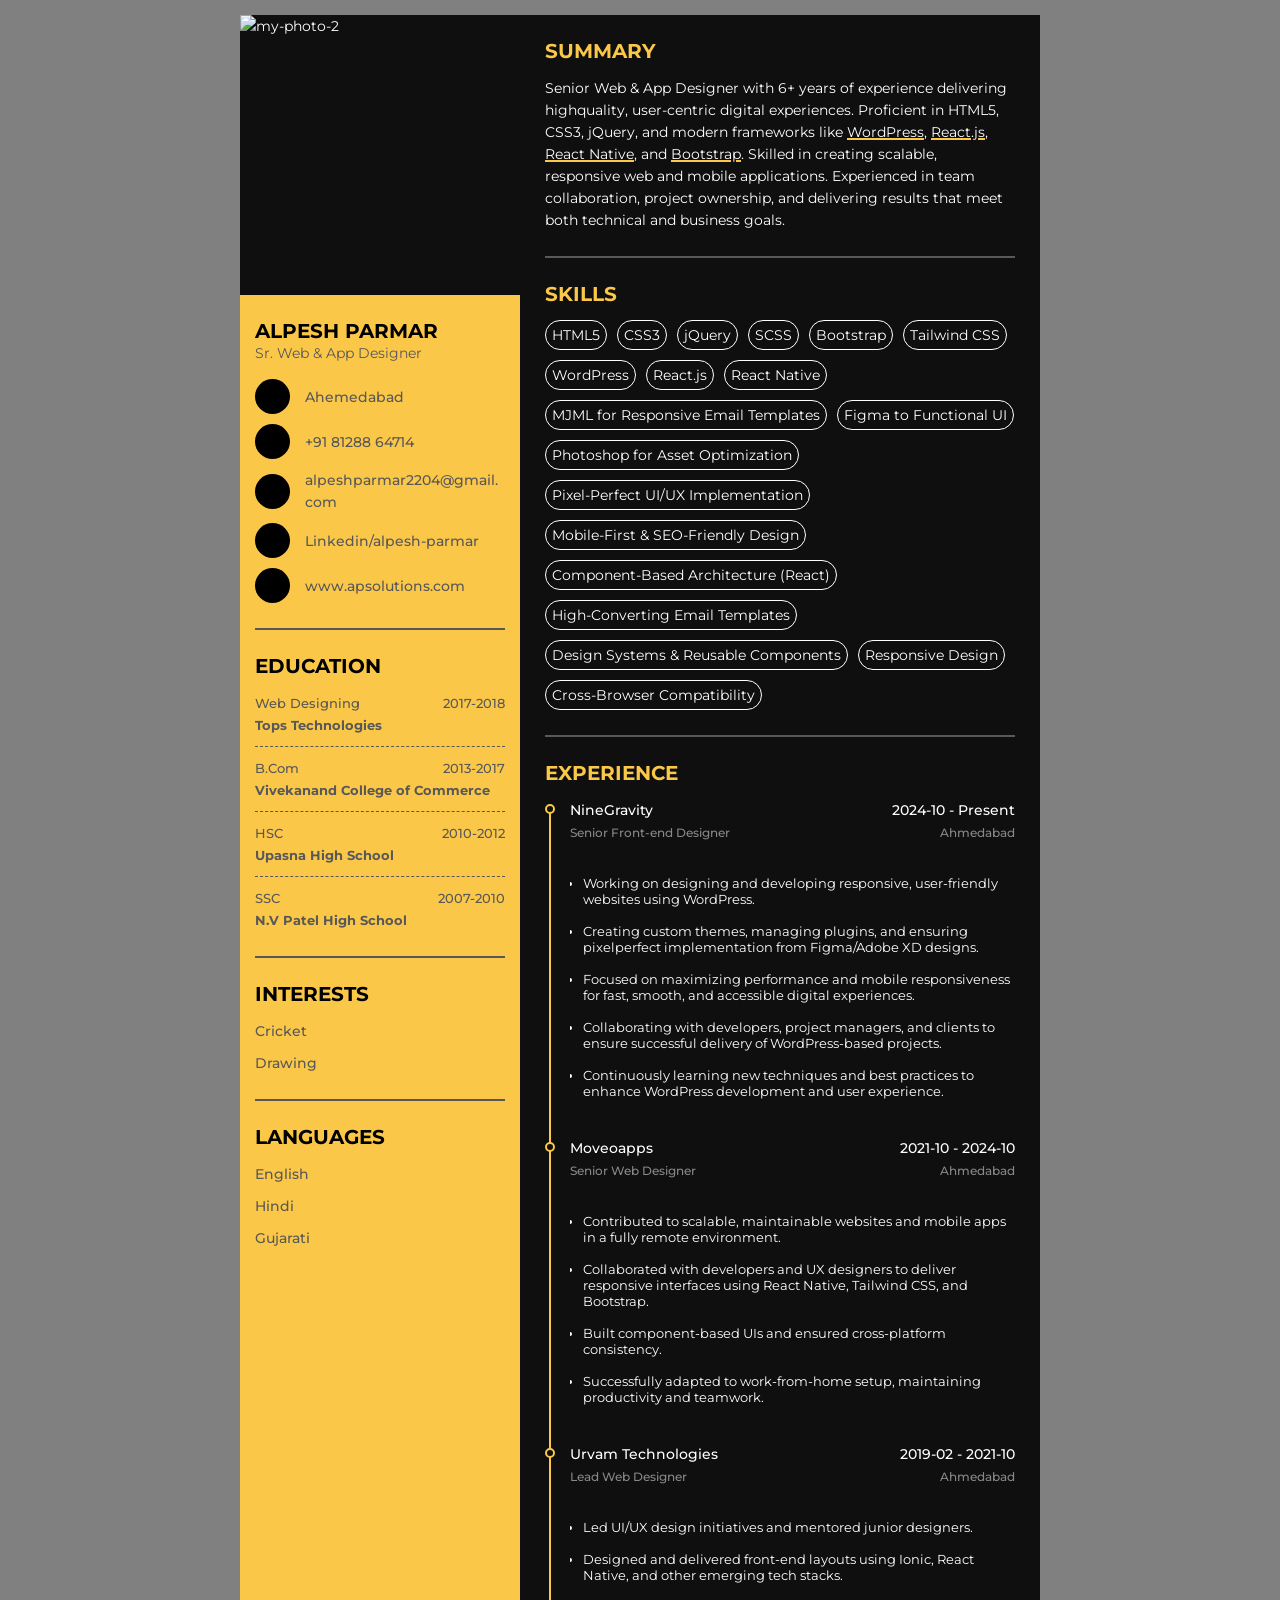
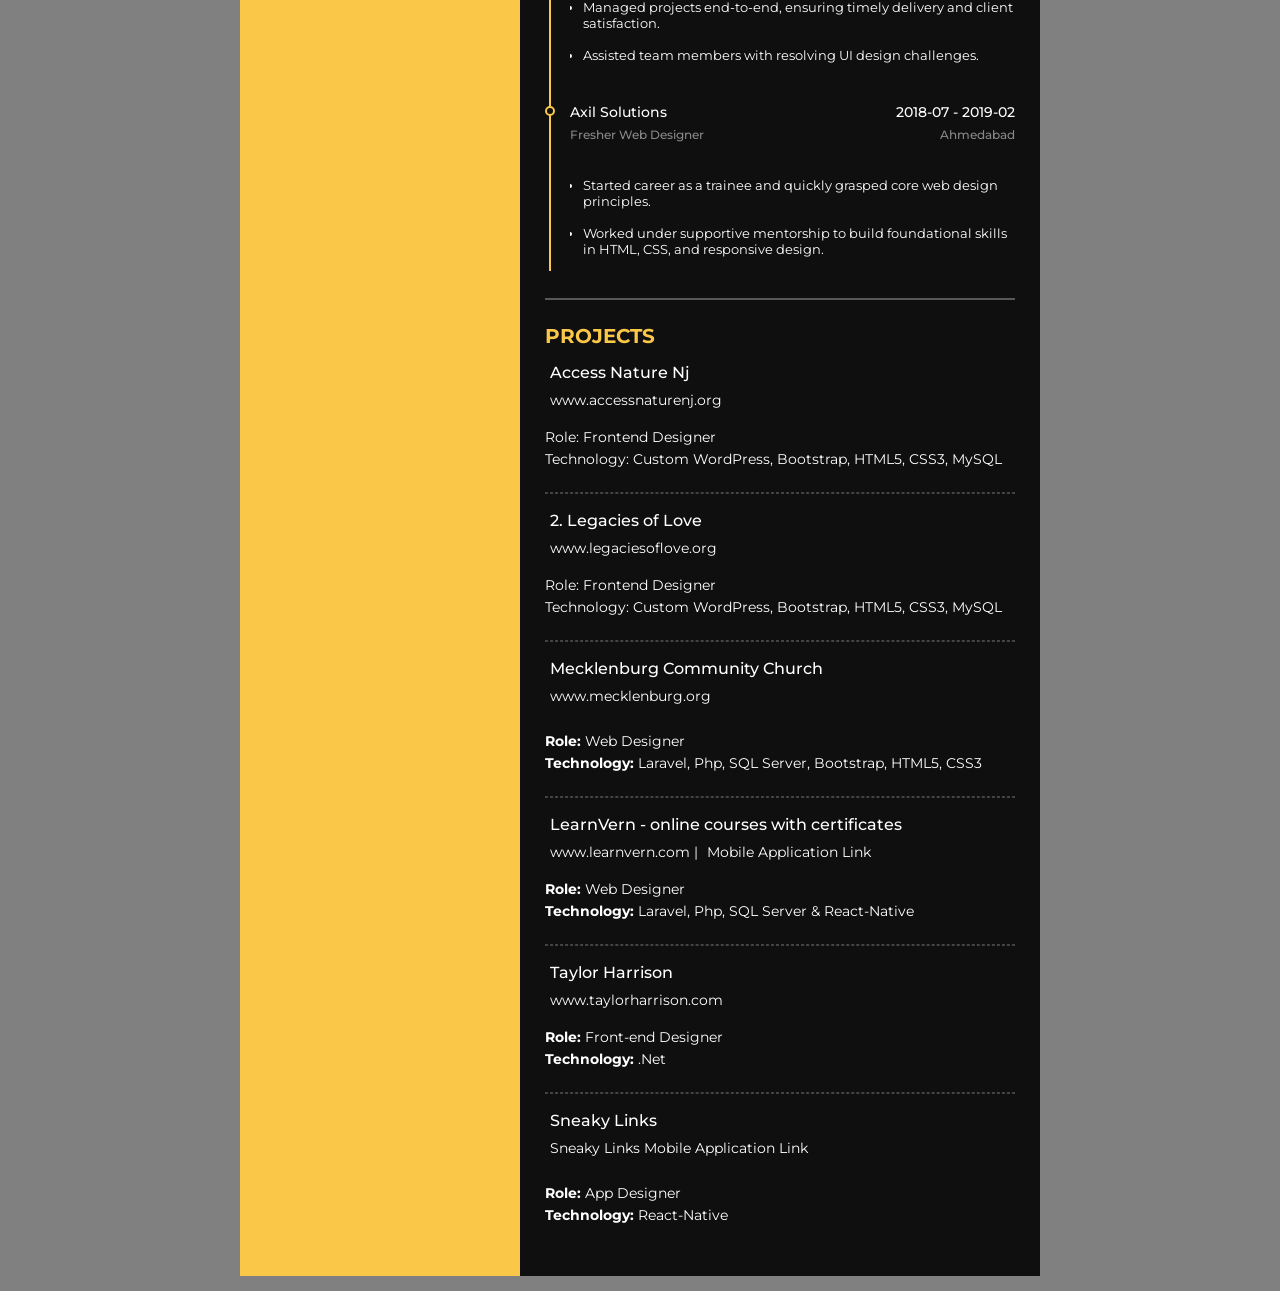
==== index.html @ 6257ba15 "08-2025 resume created" ====
<!DOCTYPE html>
<html lang="en">

<head>
    <meta charset="UTF-8">
    <title>Alpesh Parmar Resume</title>
    <meta name="description" content="Resume of Alpesh Parmar">
    <meta name="keywords" content="HTML, CSS, jQuery">
    <meta name="author" content="Alpesh Parmar">
    <meta name="theme-color" media="(prefers-color-scheme: light)" content="#FAC748" />
    <meta name="theme-color" media="(prefers-color-scheme: dark)" content="#FAC748" />
    <meta name="viewport" content="width=device-width, initial-scale=1.0">
    <!-- <link rel="icon" href="https://i.ibb.co/n7kT1Cc/favicon.png"> -->
    <link rel="icon" href="https://i.ibb.co/QNDmGnV/favicon.png">
    <link rel="stylesheet" href="css/style.css">
    <link rel="stylesheet" href="css/style.css" media="print">
</head>

<body>
    <header>
        <a href="my-resume.html" class="logo-txt">
            Alpesh Parmar <span>Sr. Web & App Designer</span>
        </a>
        <button class="menu-btn menu">
            <i class="fas fa-bars-staggered"></i>
        </button>
    </header>
    <div class="sidebar-overlay menu"></div>
    <div class="resume">
        <div class="resume_left">
            <div class="resume_profile">
                <!-- <i class="far fa-user icon"></i> -->
                <!-- <img src="https://i.ibb.co/n7kT1Cc/favicon.png" alt="profile_pic"> -->
                <!-- <img src="https://i.ibb.co/hcgcCgj/my-photo.png" alt="my-photo" border="0"> -->
                <img src="https://i.ibb.co/yB3cWDN/my-photo-2.png" alt="my-photo-2" border="0">
            </div>
            <div class="resume_content">
                <div class="resume_item resume_info">
                    <div class="title">
                        <p class="bold">Alpesh Parmar</p>
                        <p class="regular">Sr. Web & App Designer</p>
                    </div>
                    <ul>
                        <li>
                            <div class="icon">
                                <i class="fas fa-location-dot"></i>
                            </div>
                            <div class="data">Ahemedabad</div>
                        </li>
                        <li>
                            <div class="icon">
                                <i class="fas fa-mobile-alt"></i>
                            </div>
                            <div class="data"><a href="tel:+918128864714">+91 81288 64714</a></div>
                        </li>
                        <li>
                            <div class="icon">
                                <i class="fas fa-envelope"></i>
                            </div>
                            <div class="data">
                                <a href="mailto:alpeshparmar2204@gmail.com">alpeshparmar2204@gmail.com</a>
                            </div>
                        </li>
                        <li>
                            <div class="icon">
                                <i class="fab fa-linkedin-in"></i>
                            </div>
                            <div class="data">
                                <a href="https://www.linkedin.com/in/alpesh-parmar-3571a7160"
                                    target="_blank">Linkedin/alpesh-parmar</a>
                            </div>
                        </li>
                        <li>
                            <div class="icon">
                                <i class="fas fa-globe"></i>
                            </div>
                            <div class="data">
                                <a href="https://apsolutions.w3spaces.com" target="_blank">www.apsolutions.com</a>
                            </div>
                        </li>
                    </ul>
                </div>
                <div class="resume_item education_info">
                    <div class="title">
                        <p class="bold">Education</p>
                    </div>
                    <ul>
                        <li>
                            <div class="d-flex align-center">
                                <div class="data">Web Designing</div>
                                <div class="data ms-auto">2017-2018</div>
                            </div>
                            <div class="data"><b>Tops Technologies</b></div>
                        </li>
                        <li>
                            <div class="d-flex align-center">
                                <div class="data">B.Com</div>
                                <div class="data ms-auto">2013-2017</div>
                            </div>
                            <div class="data"><b>Vivekanand College of Commerce</b></div>
                        </li>
                        <li>
                            <div class="d-flex align-center">
                                <div class="data">HSC</div>
                                <div class="data ms-auto">2010-2012</div>
                            </div>
                            <div class="data"><b>Upasna High School</b></div>
                        </li>
                        <li>
                            <div class="d-flex align-center">
                                <div class="data">SSC</div>
                                <div class="data ms-auto">2007-2010</div>
                            </div>
                            <div class="data"><b>N.V Patel High School</b></div>
                        </li>
                    </ul>
                </div>
                <div class="resume_item resume_info">
                    <div class="title">
                        <p class="bold">Interests</p>
                    </div>
                    <ul>
                        <li>
                            <div class="data">Cricket</div>
                        </li>
                        <li>
                            <div class="data">Drawing</div>
                        </li>
                        <!--<li>
                            <div class="data">Know new things</div>
                        </li>-->
                    </ul>
                </div>
                <div class="resume_item resume_info">
                    <div class="title">
                        <p class="bold">Languages</p>
                    </div>
                    <ul>
                        <li>
                            <div class="data">English</div>
                        </li>
                        <li>
                            <div class="data">Hindi</div>
                        </li>
                        <li>
                            <div class="data">Gujarati</div>
                        </li>
                    </ul>
                </div>
                <!-- <div class="resume_item resume_skills" style="display: none;">
                    <div class="title">
                        <p class="bold">skill's</p>
                    </div>
                    <ul>
                        <li>
                            <div class="skill_name">
                                HTML
                            </div>
                            <div class="skill_progress">
                                <span style="width: 80%;"></span>
                            </div>
                            <div class="skill_per">80%</div>
                        </li>
                        <li>
                            <div class="skill_name">
                                CSS
                            </div>
                            <div class="skill_progress">
                                <span style="width: 70%;"></span>
                            </div>
                            <div class="skill_per">70%</div>
                        </li>
                        <li>
                            <div class="skill_name">
                                SASS
                            </div>
                            <div class="skill_progress">
                                <span style="width: 90%;"></span>
                            </div>
                            <div class="skill_per">90%</div>
                        </li>
                        <li>
                            <div class="skill_name">
                                JS
                            </div>
                            <div class="skill_progress">
                                <span style="width: 60%;"></span>
                            </div>
                            <div class="skill_per">60%</div>
                        </li>
                        <li>
                            <div class="skill_name">
                                JQUERY
                            </div>
                            <div class="skill_progress">
                                <span style="width: 88%;"></span>
                            </div>
                            <div class="skill_per">88%</div>
                        </li>
                    </ul>
                </div> -->
                <!-- <div class="resume_item resume_social" style="display: none;">
                    <div class="title">
                        <p class="bold">Social</p>
                    </div>
                    <ul>
                        <li>
                            <div class="icon">
                                <i class="fab fa-facebook-square"></i>
                            </div>
                            <div class="data">
                                <p class="semi-bold">Facebook</p>
                                <p>Stephen@facebook</p>
                            </div>
                        </li>
                        <li>
                            <div class="icon">
                                <i class="fab fa-twitter-square"></i>
                            </div>
                            <div class="data">
                                <p class="semi-bold">Twitter</p>
                                <p>Stephen@twitter</p>
                            </div>
                        </li>
                        <li>
                            <div class="icon">
                                <i class="fab fa-youtube"></i>
                            </div>
                            <div class="data">
                                <p class="semi-bold">Youtube</p>
                                <p>Stephen@youtube</p>
                            </div>
                        </li>
                        <li>
                            <div class="icon">
                                <i class="fab fa-linkedin"></i>
                            </div>
                            <div class="data">
                                <p class="semi-bold">Linkedin</p>
                                <p>Stephen@linkedin</p>
                            </div>
                        </li>
                    </ul>
                </div> -->
            </div>
        </div>
        <div class="resume_right">
            <div class="resume_item resume_about" style="padding-top: 0;">
                <div class="title">
                    <p class="bold">Summary</p>
                </div>
                <p>
                    Senior Web & App Designer with 6+ years of experience delivering highquality, user-centric digital
                    experiences. Proficient in HTML5, CSS3, jQuery, and modern frameworks like <u>WordPress</u>,
                    <u>React.js</u>,
                    <u>React Native</u>, and <u>Bootstrap</u>. Skilled in creating scalable, responsive web and mobile
                    applications. Experienced in team collaboration, project ownership, and
                    delivering results that meet both technical and business goals.
                </p>
            </div>
            <div class="resume_item resume_about">
                <div class="title">
                    <p class="bold">Skills</p>
                </div>
                <p class="skills-list">
                    <span>HTML5</span>
                    <span>CSS3</span>
                    <span>jQuery</span>
                    <span>SCSS</span>
                    <span>Bootstrap</span>
                    <span>Tailwind CSS</span>
                    <span>WordPress</span>
                    <span>React.js</span>
                    <span>React Native</span>
                    <span>MJML for Responsive Email Templates</span>
                    <span>Figma to Functional UI</span>
                    <span>Photoshop for Asset Optimization</span>
                    <span>Pixel-Perfect UI/UX Implementation</span>
                    <span>Mobile-First & SEO-Friendly Design</span>
                    <span>Component-Based Architecture (React)</span>
                    <span>High-Converting Email Templates</span>
                    <span>Design Systems & Reusable Components</span>
                    <span>Responsive Design</span>
                    <span>Cross-Browser Compatibility</span>
                </p>
            </div>
            <div class="resume_item resume_work">
                <div class="title">
                    <p class="bold">Experience</p>
                </div>
                <ul>
                    <li>
                        <div class="d-flex justify-between">
                            <div class="date">NineGravity<br><small>Senior Front-end Designer</small></div>
                            <div class="date text-right">2024-10 - Present<br> <small>Ahmedabad</small></div>
                        </div>
                        <div class="info">
                            <!-- <p class="semi-bold">Lorem ipsum dolor sit amet.</p> -->
                            <ul>
                                <li>Working on designing and developing responsive, user-friendly
                                    websites using WordPress.</li>
                                <li>Creating custom themes, managing plugins, and ensuring pixelperfect implementation
                                    from Figma/Adobe XD designs.</li>
                                <li>Focused on maximizing performance and mobile responsiveness for
                                    fast, smooth, and accessible digital experiences.</li>
                                <li>Collaborating with developers, project managers, and clients to ensure
                                    successful delivery of WordPress-based projects.</li>
                                <li>Continuously learning new techniques and best practices to enhance
                                    WordPress development and user experience.</li>
                            </ul>
                        </div>
                    </li>
                    <li>
                        <div class="d-flex justify-between">
                            <div class="date">Moveoapps<br><small>Senior Web Designer</small></div>
                            <div class="date text-right">2021-10 - 2024-10<br> <small>Ahmedabad</small></div>
                        </div>
                        <div class="info">
                            <ul>
                                <li>Contributed to scalable, maintainable websites and mobile apps in a fully remote
                                    environment.</li>
                                <li>Collaborated with developers and UX designers to deliver responsive interfaces using
                                    React Native, Tailwind CSS, and Bootstrap.</li>
                                <li>Built component-based UIs and ensured cross-platform consistency.</li>
                                <li>Successfully adapted to work-from-home setup, maintaining productivity and teamwork.
                                </li>
                            </ul>
                        </div>
                    </li>
                    <li>
                        <div class="d-flex justify-between">
                            <div class="date">Urvam Technologies<br><small>Lead Web Designer</small></div>
                            <div class="date text-right">2019-02 - 2021-10<br> <small>Ahmedabad</small></div>
                        </div>
                        <div class="info">
                            <ul>
                                <li>Led UI/UX design initiatives and mentored junior designers.</li>
                                <li>Designed and delivered front-end layouts using Ionic, React Native, and other
                                    emerging tech stacks.</li>
                                <li>Managed projects end-to-end, ensuring timely delivery and client satisfaction.</li>
                                <li>Assisted team members with resolving UI design challenges.</li>
                            </ul>
                        </div>
                    </li>
                    <li>
                        <div class="d-flex justify-between">
                            <div class="date">Axil Solutions<br><small>Fresher Web Designer</small></div>
                            <div class="date text-right">2018-07 - 2019-02<br> <small>Ahmedabad</small></div>
                        </div>
                        <div class="info">
                            <ul>
                                <li>Started career as a trainee and quickly grasped core web design principles.</li>
                                <li>Worked under supportive mentorship to build foundational skills in HTML, CSS, and
                                    responsive design.</li>
                            </ul>
                        </div>
                    </li>
                </ul>
            </div>
            <div class="resume_item resume_education" style="display:none;">
                <div class="title">
                    <p class="bold">Education</p>
                </div>
                <ul>
                    <li>
                        <div class="d-flex justify-between">
                            <div class="date">Web Design</div>
                            <div class="date text-right">2017-09 - 2018-02</div>
                        </div>
                        <div class="info">
                            <p class="semi-bold">Tops Technologies</p>
                            <p>Ahmedabad</p>
                        </div>
                    </li>
                    <li>
                        <div class="d-flex justify-between">
                            <div class="date">Bachelor of Commerce</div>
                            <div class="date text-right">2013-08 - 2017-08</div>
                        </div>
                        <div class="info">
                            <p class="semi-bold">Vivekanand College of Commerce</p>
                            <p>Ahmedabad</p>
                        </div>
                    </li>
                    <li>
                        <div class="d-flex justify-between">
                            <div class="date">HSC</div>
                            <div class="date text-right">2010-08 - 2012-08</div>
                        </div>
                        <div class="info">
                            <p class="semi-bold">Upasna High School</p>
                            <p>Ahmedabad</p>
                        </div>
                    </li>
                    <li>
                        <div class="d-flex justify-between">
                            <div class="date">SSC</div>
                            <div class="date text-right">2007-06 - 2010-08</div>
                        </div>
                        <div class="info">
                            <p class="semi-bold">N.V Patel High School</p>
                            <p>Ahmedabad</p>
                        </div>
                    </li>
                    <!-- <li>
                        <div class="date">2000 - 2010</div>
                        <div class="info">
                            <p class="semi-bold">Texas International School</p>
                            <p>Lorem ipsum dolor sit amet consectetur adipisicing elit. Nostrum, voluptatibus!</p>
                        </div>
                    </li> -->
                </ul>
            </div>
            <div class="resume_item resume_projects">
                <div class="title">
                    <p class="bold">Projects</p>
                </div>
                <ul>
                    <li>
                        <div class="info">
                            <p class="semi-bold"><i class="fas fa-globe"></i> Access Nature Nj</p>
                            <a class="link" href="https://www.accessnaturenj.org/" target="_blank"><i
                                    class="fas fa-link"></i>
                                www.accessnaturenj.org</a>
                            <p>
                                Role: Frontend Designer <br>
                                Technology: Custom WordPress, Bootstrap, HTML5, CSS3, MySQL
                            </p>
                        </div>
                    </li>
                    <li>
                        <hr class="dotted">
                    </li>
                    <li>
                        <div class="info">
                            <p class="semi-bold"><i class="fas fa-globe"></i> 2. Legacies of Love</p>
                            <a class="link" href="https://legaciesoflove.org/" target="_blank"><i
                                    class="fas fa-link"></i>
                                www.legaciesoflove.org</a>
                            <p>
                                Role: Frontend Designer <br>
                                Technology: Custom WordPress, Bootstrap, HTML5, CSS3, MySQL
                            </p>
                        </div>
                    </li>
                    <li>
                        <hr class="dotted">
                    </li>
                    <li>
                        <div class="info">
                            <p class="semi-bold"><i class="fas fa-globe"></i> Mecklenburg Community Church</p>
                            <a class="link" href="https://www.mecklenburg.org/"><i class="fas fa-link"></i>
                                www.mecklenburg.org</a>
                            <p class="mt-2">
                                <b>Role:</b> Web Designer<br>
                                <b>Technology:</b> Laravel, Php, SQL Server, Bootstrap, HTML5, CSS3
                            </p>
                        </div>
                    </li>
                    <li>
                        <hr class="dotted">
                    </li>
                    <li>
                        <div class="info">
                            <p class="semi-bold"><i class="fas fa-globe"></i> LearnVern - online courses with
                                certificates</p>
                            <a class="link" href="https://www.learnvern.com/"><i class="fas fa-link"></i>
                                www.learnvern.com</a> |
                            <a class="link"
                                href="https://play.google.com/store/apps/details?id=com.tops.learnvern&hl=en_IN">
                                <i class="fas fa-link"></i>
                                Mobile Application Link</a>
                            <p>
                                <b>Role:</b> Web Designer<br>
                                <b>Technology:</b> Laravel, Php, SQL Server & React-Native
                            </p>
                        </div>
                    </li>
                    <li>
                        <hr class="dotted">
                    </li>
                    <li>
                        <div class="info">
                            <p class="semi-bold"><i class="fas fa-globe"></i> Taylor Harrison</p>
                            <a class="link" href="https://www.taylorharrison.com/" target="_blank"><i
                                    class="fas fa-link"></i>
                                www.taylorharrison.com</a>
                            <p>
                                <b>Role:</b> Front-end Designer<br>
                                <b>Technology:</b> .Net
                            </p>
                        </div>
                    </li>
                    <li>
                        <hr class="dotted">
                    </li>
                    <li>
                        <div class="info">
                            <p class="semi-bold"><i class="fas fa-mobile-screen-button"></i> Sneaky Links</p>
                            <a class="link" href="https://www.sneakylinks.com/" target="_blank">
                                <i class="fas fa-link"></i>
                                Sneaky Links Mobile Application Link</a>
                            <p class="mt-2">
                                <b>Role:</b> App Designer<br>
                                <b>Technology:</b> React-Native
                            </p>
                        </div>
                    </li>
                </ul>
            </div>
        </div>
    </div>
    <!-- Require JS -->
    <script src="js/jquery-3.7.1.min.js"></script>
    <script src="js/fontawesome-6.5.1.min.js"></script>
    <script>
        $('.menu').on('click', function () {
            $('.resume_left').toggleClass('active');
            $('.sidebar-overlay').toggleClass('active');
            $('body').toggleClass('fiexd');
            $('.fa-bars-staggered').toggleClass('fa-x');
        });
    </script>
</body>

</html>
---- css/style.css ----
@import url("https://fonts.googleapis.com/css?family=Montserrat:400,500,700&display=swap");

:root {
    /* --theme-color: #0bb5f4; */
    /* --theme-color2: #b1eaff; */
    --theme-color: #FAC748;
    --theme-color2: #585858;
}

@page {
    size: A4;
    margin: 0;
}

@media print {
    .page {
        margin: 0;
        height: 100vh;
        border: initial;
        border-radius: initial;
        width: initial;
        min-height: initial;
        box-shadow: initial;
        background: initial;
        page-break-after: always;
    }
}

* {
    margin: 0;
    padding: 0;
    box-sizing: border-box;
    list-style: none;
    font-family: "Montserrat", sans-serif;
    -webkit-print-color-adjust: exact;
}

body {
    background: #808080;
    font-size: 14px;
    line-height: 22px;
    color: #000000;
}
body.fiexd {
    overflow: hidden;
}

.bold {
    font-weight: 700;
    font-size: 20px;
    text-transform: uppercase;
}

.d-flex {
    display: flex !important;
}

.align-start {
    align-items: flex-start;
}

.align-end {
    align-items: flex-end;
}

.align-center {
    align-items: center;
}

.justify-start {
    justify-content: flex-start;
}

.justify-end {
    justify-content: flex-end;
}

.justify-center {
    justify-content: center;
}

.justify-between {
    justify-content: space-between;
}

.justify-around {
    justify-content: space-around
}

.text-right {
    text-align: right;
}

.text-center {
    text-align: center;
}

.mt-1,
.my-1 {
    margin-top: .25rem !important;
}

.mt-2,
.my-2 {
    margin-top: .5rem !important;
}

.mt-3,
.my-3 {
    margin-top: 1rem !important;
}

.mt-4,
.my-4 {
    margin-top: 1.5rem !important;
}

.mb-5,
.my-5 {
    margin-bottom: 3rem !important;
}

.mb-1,
.my-1 {
    margin-bottom: .25rem !important;
}

.mb-2,
.my-2 {
    margin-bottom: .5rem !important;
}

.mb-3,
.my-3 {
    margin-bottom: 1rem !important;
}

.mb-4,
.my-4 {
    margin-bottom: 1.5rem !important;
}

.mb-5,
.my-5 {
    margin-bottom: 3rem !important;
}
.ms-auto {
    margin-left: auto !important;
}
.mr-auto {
    margin-right: auto !important;
}
.mx-auto{
    margin-left: auto !important;
    margin-right: auto !important;
}

.semi-bold {
    font-weight: 500;
    font-size: 16px;
}

header{
    position: sticky;
    top: 0;
    display: none;
    justify-content: space-between;
    padding: 12px 15px;
    background-color: var(--theme-color);
    z-index: 1;
}
.logo-txt {
    position: relative;
    width: fit-content;
    display: block;
    font-size: 20px;
    font-weight: 700;
    text-transform: uppercase;
    color: #000000;
    text-decoration: none;
    letter-spacing: 2px;
    line-height: normal;
}
.logo-txt span {
    display: block;
    font-size: 60%;
    font-weight: 500;
    line-height: initial;
}
.logo-txt:hover{
    color: var(--theme-color2);
}
.menu-btn {
    width: 45px;
    height: 40px;
    background-color: var(--theme-color2);
    border: 1px solid var(--theme-color2);
    color: #fff;
    font-size: 20px;
    border-radius: 5px;
    box-shadow: none !important;
    outline: none !important;
}
.sidebar-overlay{
    position: fixed;
    top: 0;
    right: 0;
    width: calc(100% - 280px);
    height: 100%;
    background-color: #000;
    z-index: 1;
    display: none;
}
.sidebar-overlay.active{
    display: block;
    opacity: 0.7;
}
.resume {
    width: 800px;
    height: auto;
    display: flex;
    flex-wrap: wrap;
    margin: 15px auto;
}

@media print {
    .resume {
        margin: auto;
    }
}

.resume .resume_left {
    width: 280px;
    background: var(--theme-color);
}

.resume .resume_left .resume_profile {
    width: 100%;
    height: 280px;
    display: flex;
    justify-content: center;
    align-items: center;
    background-color: #0f0f0f;
    color: #fff;
}

.resume .resume_left .resume_profile img {
    width: 100%;
    height: 100%;
}

.resume .resume_left .resume_profile .icon {
    font-size: 200px;
}

.resume .resume_left .resume_content {
    padding: 0 15px;
}

.resume .title {
    margin-bottom: 15px;
}

.resume .resume_left .bold {
    color: #000;
}

.resume .resume_left .regular {
    color: var(--theme-color2);
}

.resume .resume_item {
    padding: 25px 0;
    border-bottom: 2px solid var(--theme-color2);
}

.resume .resume_left .resume_item:last-child,
.resume .resume_right .resume_item:last-child {
    border-bottom: 0px;
}

.resume .resume_left ul li {
    display: flex;
    margin-bottom: 10px;
    align-items: center;
}

.resume .resume_left ul li:last-child {
    margin-bottom: 0;
}

.resume .resume_left ul li .icon {
    width: 35px;
    height: 35px;
    background: #000000;
    color: var(--theme-color);
    border-radius: 50%;
    margin-right: 15px;
    font-size: 16px;
    position: relative;
}
hr.dotted{
    border-style: dashed;
    border-width: 0.5px;
    color: #444444;
    margin-bottom: 1rem;
}
.resume .icon i,
.resume .resume_right .resume_hobby ul li i {
    position: absolute;
    top: 50%;
    left: 50%;
    transform: translate(-50%, -50%);
}

.resume .resume_left ul li .data {
    flex: 1;
    font-weight: 500;
    color: var(--theme-color2);
    text-decoration: none;
    word-break: break-all;
}

.resume .resume_left ul li .data a {
    font-weight: 500;
    color: var(--theme-color2);
    text-decoration: none;
    transition: color .15s ease-in-out,background-color .15s ease-in-out,border-color .15s ease-in-out,box-shadow .15s ease-in-out;
}
.resume .resume_left ul li .data a:hover {
    color: #0f0f0f;
}

.resume .resume_left .resume_skills ul li {
    display: flex;
    margin-bottom: 10px;
    color: var(--theme-color2);
    justify-content: space-between;
    align-items: center;
}

.resume .resume_left .resume_skills ul li .skill_name {
    width: 25%;
}

.resume .resume_left .resume_skills ul li .skill_progress {
    width: 60%;
    margin: 0 5px;
    height: 5px;
    background: #009fd9;
    position: relative;
}

.resume .resume_left .resume_skills ul li .skill_per {
    width: 15%;
}

.resume .resume_left .resume_skills ul li .skill_progress span {
    position: absolute;
    top: 0;
    left: 0;
    height: 100%;
    background: #fff;
}

.resume .resume_left .resume_social .semi-bold {
    color: #fff;
    margin-bottom: 3px;
}

.resume .resume_right {
    position: relative;
    flex: 1;
    /* width: 520px; */
    background: #fff;
    background: #0f0f0f;
    color: #fff;
    padding: 25px;
}

.resume .resume_right .bold {
    color: var(--theme-color);
}

.resume .resume_right .resume_work ul,
.resume .resume_right .resume_education ul {
    padding-left: 25px;
    overflow: hidden;
}
u{
    text-decoration-color: var(--theme-color);
    text-decoration-thickness: 1.5px;
}
.resume .resume_right ul li {
    position: relative;
}
.skills-list{
    display: flex;
    flex-wrap: wrap;
    gap: 10px;
}
.skills-list span{
    display: inline-block;
    padding: 3px 6px;
    border: 1px solid #fff;
    border-radius: 30px;

}
.resume .resume_right ul li .date {
    font-size: 14px;
    font-weight: 500;
    margin-bottom: 15px;
}

.resume .resume_right ul li .date small {
    color: #898888;
}

.resume .resume_right ul li .info {
    margin-bottom: 7px;
    padding-bottom: 15px;
}

.resume .resume_right ul li:last-child .info {
    margin-bottom: 0;
    padding-bottom: 0;
}

.resume .resume_right .resume_work ul li:before,
.resume .resume_right .resume_education ul li:before {
    content: "";
    position: absolute;
    top: 5px;
    left: -25px;
    width: 6px;
    height: 6px;
    border-radius: 50%;
    border: 2px solid var(--theme-color);
}

.resume .resume_right .resume_work ul li:after,
.resume .resume_right .resume_education ul li:after {
    content: "";
    position: absolute;
    top: 14px;
    left: -21px;
    width: 2px;
    height: 100%;
    background: var(--theme-color);
}

.resume .resume_right .resume_hobby ul {
    display: flex;
    justify-content: space-between;
}

.resume .resume_right .resume_hobby ul li {
    width: 80px;
    height: 80px;
    border: 2px solid var(--theme-color);
    border-radius: 50%;
    position: relative;
    color: var(--theme-color);
}

.resume .resume_right .resume_hobby ul li i {
    font-size: 30px;
}

.resume .resume_right .resume_hobby ul li:before {
    content: "";
    position: absolute;
    top: 40px;
    right: -52px;
    width: 50px;
    height: 2px;
    background: var(--theme-color);
}

.resume .resume_right .resume_hobby ul li:last-child:before {
    display: none;
}

.resume .resume_right ul li .link {
    display: inline-block;
    color: #fff;
    text-decoration: none;
    margin: 5px 0;
}

.resume .resume_right ul li i {
    color: var(--theme-color);
    margin-right: 5px;
}

.resume .resume_right .resume_projects ul li .link {
    margin-bottom: 15px;
}
.resume .resume_right .info ul {
    padding-left: 13px;
    margin-bottom: 1rem;
}
.resume .resume_right .info ul li {
    margin-top: 1rem;
    list-style: disc;
    font-size: 13px;
    line-height: normal;
}
.resume .resume_right .info ul li::after,
.resume .resume_right .info ul li::before{
    display: none;
}
.resume .resume_left .education_info li {
    display: block;
    border-bottom: 1px dashed #585858;
    padding-bottom: 10px;
}
.resume .resume_left .education_info li:last-child{
    margin-bottom: 0;
    padding-bottom: 0;
    border: 0;
}
.resume .resume_left .education_info li .data{
    font-size: 13px;
}
.resume .resume_left .education_info li .data.ms-auto {
    flex: inherit;
}

/*====================================================================
=> RESPONSIVE 
====================================================================*/
/*==/ START 991PX /==*/
@media (max-width: 991px){
    .resume {
        width: 100%;
        margin: auto;
    }
}
/*==/ END 991PX /==*/

/*==/ START 767PX /==*/
@media (max-width: 767px){
    header{
        display: flex;
    }
    .resume_left {
        position: fixed;
        top: 0;
        left: -280px;
        height: 100%;
        overflow-y: auto;
        transition: left 0.3s ease-in-out;
        z-index: 1;
    }
    .resume_left.active {
        left: 0;
    }
    .resume .resume_right {
        padding: 15px;
    }

}
/*==/ END 767PX /==*/
---- css/style.css ----
@import url("https://fonts.googleapis.com/css?family=Montserrat:400,500,700&display=swap");

:root {
    /* --theme-color: #0bb5f4; */
    /* --theme-color2: #b1eaff; */
    --theme-color: #FAC748;
    --theme-color2: #585858;
}

@page {
    size: A4;
    margin: 0;
}

@media print {
    .page {
        margin: 0;
        height: 100vh;
        border: initial;
        border-radius: initial;
        width: initial;
        min-height: initial;
        box-shadow: initial;
        background: initial;
        page-break-after: always;
    }
}

* {
    margin: 0;
    padding: 0;
    box-sizing: border-box;
    list-style: none;
    font-family: "Montserrat", sans-serif;
    -webkit-print-color-adjust: exact;
}

body {
    background: #808080;
    font-size: 14px;
    line-height: 22px;
    color: #000000;
}
body.fiexd {
    overflow: hidden;
}

.bold {
    font-weight: 700;
    font-size: 20px;
    text-transform: uppercase;
}

.d-flex {
    display: flex !important;
}

.align-start {
    align-items: flex-start;
}

.align-end {
    align-items: flex-end;
}

.align-center {
    align-items: center;
}

.justify-start {
    justify-content: flex-start;
}

.justify-end {
    justify-content: flex-end;
}

.justify-center {
    justify-content: center;
}

.justify-between {
    justify-content: space-between;
}

.justify-around {
    justify-content: space-around
}

.text-right {
    text-align: right;
}

.text-center {
    text-align: center;
}

.mt-1,
.my-1 {
    margin-top: .25rem !important;
}

.mt-2,
.my-2 {
    margin-top: .5rem !important;
}

.mt-3,
.my-3 {
    margin-top: 1rem !important;
}

.mt-4,
.my-4 {
    margin-top: 1.5rem !important;
}

.mb-5,
.my-5 {
    margin-bottom: 3rem !important;
}

.mb-1,
.my-1 {
    margin-bottom: .25rem !important;
}

.mb-2,
.my-2 {
    margin-bottom: .5rem !important;
}

.mb-3,
.my-3 {
    margin-bottom: 1rem !important;
}

.mb-4,
.my-4 {
    margin-bottom: 1.5rem !important;
}

.mb-5,
.my-5 {
    margin-bottom: 3rem !important;
}
.ms-auto {
    margin-left: auto !important;
}
.mr-auto {
    margin-right: auto !important;
}
.mx-auto{
    margin-left: auto !important;
    margin-right: auto !important;
}

.semi-bold {
    font-weight: 500;
    font-size: 16px;
}

header{
    position: sticky;
    top: 0;
    display: none;
    justify-content: space-between;
    padding: 12px 15px;
    background-color: var(--theme-color);
    z-index: 1;
}
.logo-txt {
    position: relative;
    width: fit-content;
    display: block;
    font-size: 20px;
    font-weight: 700;
    text-transform: uppercase;
    color: #000000;
    text-decoration: none;
    letter-spacing: 2px;
    line-height: normal;
}
.logo-txt span {
    display: block;
    font-size: 60%;
    font-weight: 500;
    line-height: initial;
}
.logo-txt:hover{
    color: var(--theme-color2);
}
.menu-btn {
    width: 45px;
    height: 40px;
    background-color: var(--theme-color2);
    border: 1px solid var(--theme-color2);
    color: #fff;
    font-size: 20px;
    border-radius: 5px;
    box-shadow: none !important;
    outline: none !important;
}
.sidebar-overlay{
    position: fixed;
    top: 0;
    right: 0;
    width: calc(100% - 280px);
    height: 100%;
    background-color: #000;
    z-index: 1;
    display: none;
}
.sidebar-overlay.active{
    display: block;
    opacity: 0.7;
}
.resume {
    width: 800px;
    height: auto;
    display: flex;
    flex-wrap: wrap;
    margin: 15px auto;
}

@media print {
    .resume {
        margin: auto;
    }
}

.resume .resume_left {
    width: 280px;
    background: var(--theme-color);
}

.resume .resume_left .resume_profile {
    width: 100%;
    height: 280px;
    display: flex;
    justify-content: center;
    align-items: center;
    background-color: #0f0f0f;
    color: #fff;
}

.resume .resume_left .resume_profile img {
    width: 100%;
    height: 100%;
}

.resume .resume_left .resume_profile .icon {
    font-size: 200px;
}

.resume .resume_left .resume_content {
    padding: 0 15px;
}

.resume .title {
    margin-bottom: 15px;
}

.resume .resume_left .bold {
    color: #000;
}

.resume .resume_left .regular {
    color: var(--theme-color2);
}

.resume .resume_item {
    padding: 25px 0;
    border-bottom: 2px solid var(--theme-color2);
}

.resume .resume_left .resume_item:last-child,
.resume .resume_right .resume_item:last-child {
    border-bottom: 0px;
}

.resume .resume_left ul li {
    display: flex;
    margin-bottom: 10px;
    align-items: center;
}

.resume .resume_left ul li:last-child {
    margin-bottom: 0;
}

.resume .resume_left ul li .icon {
    width: 35px;
    height: 35px;
    background: #000000;
    color: var(--theme-color);
    border-radius: 50%;
    margin-right: 15px;
    font-size: 16px;
    position: relative;
}
hr.dotted{
    border-style: dashed;
    border-width: 0.5px;
    color: #444444;
    margin-bottom: 1rem;
}
.resume .icon i,
.resume .resume_right .resume_hobby ul li i {
    position: absolute;
    top: 50%;
    left: 50%;
    transform: translate(-50%, -50%);
}

.resume .resume_left ul li .data {
    flex: 1;
    font-weight: 500;
    color: var(--theme-color2);
    text-decoration: none;
    word-break: break-all;
}

.resume .resume_left ul li .data a {
    font-weight: 500;
    color: var(--theme-color2);
    text-decoration: none;
    transition: color .15s ease-in-out,background-color .15s ease-in-out,border-color .15s ease-in-out,box-shadow .15s ease-in-out;
}
.resume .resume_left ul li .data a:hover {
    color: #0f0f0f;
}

.resume .resume_left .resume_skills ul li {
    display: flex;
    margin-bottom: 10px;
    color: var(--theme-color2);
    justify-content: space-between;
    align-items: center;
}

.resume .resume_left .resume_skills ul li .skill_name {
    width: 25%;
}

.resume .resume_left .resume_skills ul li .skill_progress {
    width: 60%;
    margin: 0 5px;
    height: 5px;
    background: #009fd9;
    position: relative;
}

.resume .resume_left .resume_skills ul li .skill_per {
    width: 15%;
}

.resume .resume_left .resume_skills ul li .skill_progress span {
    position: absolute;
    top: 0;
    left: 0;
    height: 100%;
    background: #fff;
}

.resume .resume_left .resume_social .semi-bold {
    color: #fff;
    margin-bottom: 3px;
}

.resume .resume_right {
    position: relative;
    flex: 1;
    /* width: 520px; */
    background: #fff;
    background: #0f0f0f;
    color: #fff;
    padding: 25px;
}

.resume .resume_right .bold {
    color: var(--theme-color);
}

.resume .resume_right .resume_work ul,
.resume .resume_right .resume_education ul {
    padding-left: 25px;
    overflow: hidden;
}
u{
    text-decoration-color: var(--theme-color);
    text-decoration-thickness: 1.5px;
}
.resume .resume_right ul li {
    position: relative;
}
.skills-list{
    display: flex;
    flex-wrap: wrap;
    gap: 10px;
}
.skills-list span{
    display: inline-block;
    padding: 3px 6px;
    border: 1px solid #fff;
    border-radius: 30px;

}
.resume .resume_right ul li .date {
    font-size: 14px;
    font-weight: 500;
    margin-bottom: 15px;
}

.resume .resume_right ul li .date small {
    color: #898888;
}

.resume .resume_right ul li .info {
    margin-bottom: 7px;
    padding-bottom: 15px;
}

.resume .resume_right ul li:last-child .info {
    margin-bottom: 0;
    padding-bottom: 0;
}

.resume .resume_right .resume_work ul li:before,
.resume .resume_right .resume_education ul li:before {
    content: "";
    position: absolute;
    top: 5px;
    left: -25px;
    width: 6px;
    height: 6px;
    border-radius: 50%;
    border: 2px solid var(--theme-color);
}

.resume .resume_right .resume_work ul li:after,
.resume .resume_right .resume_education ul li:after {
    content: "";
    position: absolute;
    top: 14px;
    left: -21px;
    width: 2px;
    height: 100%;
    background: var(--theme-color);
}

.resume .resume_right .resume_hobby ul {
    display: flex;
    justify-content: space-between;
}

.resume .resume_right .resume_hobby ul li {
    width: 80px;
    height: 80px;
    border: 2px solid var(--theme-color);
    border-radius: 50%;
    position: relative;
    color: var(--theme-color);
}

.resume .resume_right .resume_hobby ul li i {
    font-size: 30px;
}

.resume .resume_right .resume_hobby ul li:before {
    content: "";
    position: absolute;
    top: 40px;
    right: -52px;
    width: 50px;
    height: 2px;
    background: var(--theme-color);
}

.resume .resume_right .resume_hobby ul li:last-child:before {
    display: none;
}

.resume .resume_right ul li .link {
    display: inline-block;
    color: #fff;
    text-decoration: none;
    margin: 5px 0;
}

.resume .resume_right ul li i {
    color: var(--theme-color);
    margin-right: 5px;
}

.resume .resume_right .resume_projects ul li .link {
    margin-bottom: 15px;
}
.resume .resume_right .info ul {
    padding-left: 13px;
    margin-bottom: 1rem;
}
.resume .resume_right .info ul li {
    margin-top: 1rem;
    list-style: disc;
    font-size: 13px;
    line-height: normal;
}
.resume .resume_right .info ul li::after,
.resume .resume_right .info ul li::before{
    display: none;
}
.resume .resume_left .education_info li {
    display: block;
    border-bottom: 1px dashed #585858;
    padding-bottom: 10px;
}
.resume .resume_left .education_info li:last-child{
    margin-bottom: 0;
    padding-bottom: 0;
    border: 0;
}
.resume .resume_left .education_info li .data{
    font-size: 13px;
}
.resume .resume_left .education_info li .data.ms-auto {
    flex: inherit;
}

/*====================================================================
=> RESPONSIVE 
====================================================================*/
/*==/ START 991PX /==*/
@media (max-width: 991px){
    .resume {
        width: 100%;
        margin: auto;
    }
}
/*==/ END 991PX /==*/

/*==/ START 767PX /==*/
@media (max-width: 767px){
    header{
        display: flex;
    }
    .resume_left {
        position: fixed;
        top: 0;
        left: -280px;
        height: 100%;
        overflow-y: auto;
        transition: left 0.3s ease-in-out;
        z-index: 1;
    }
    .resume_left.active {
        left: 0;
    }
    .resume .resume_right {
        padding: 15px;
    }

}
/*==/ END 767PX /==*/
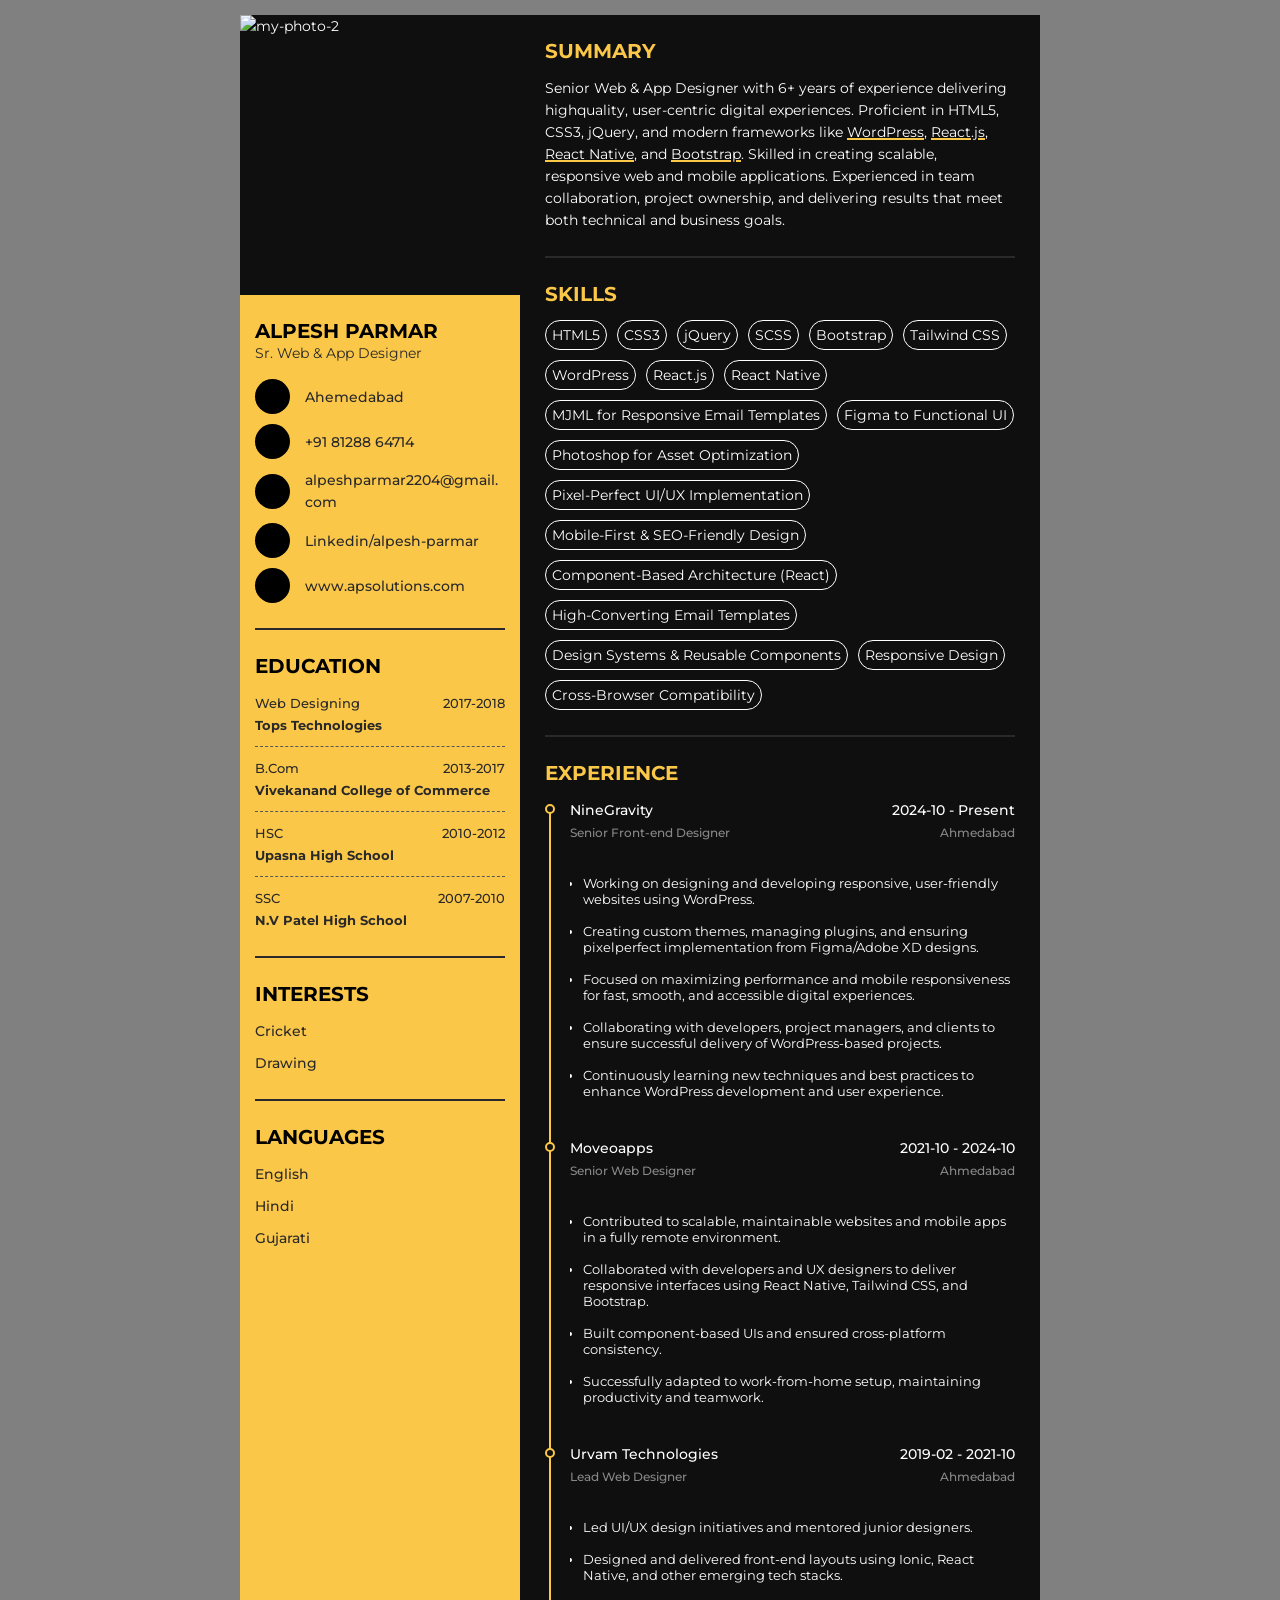
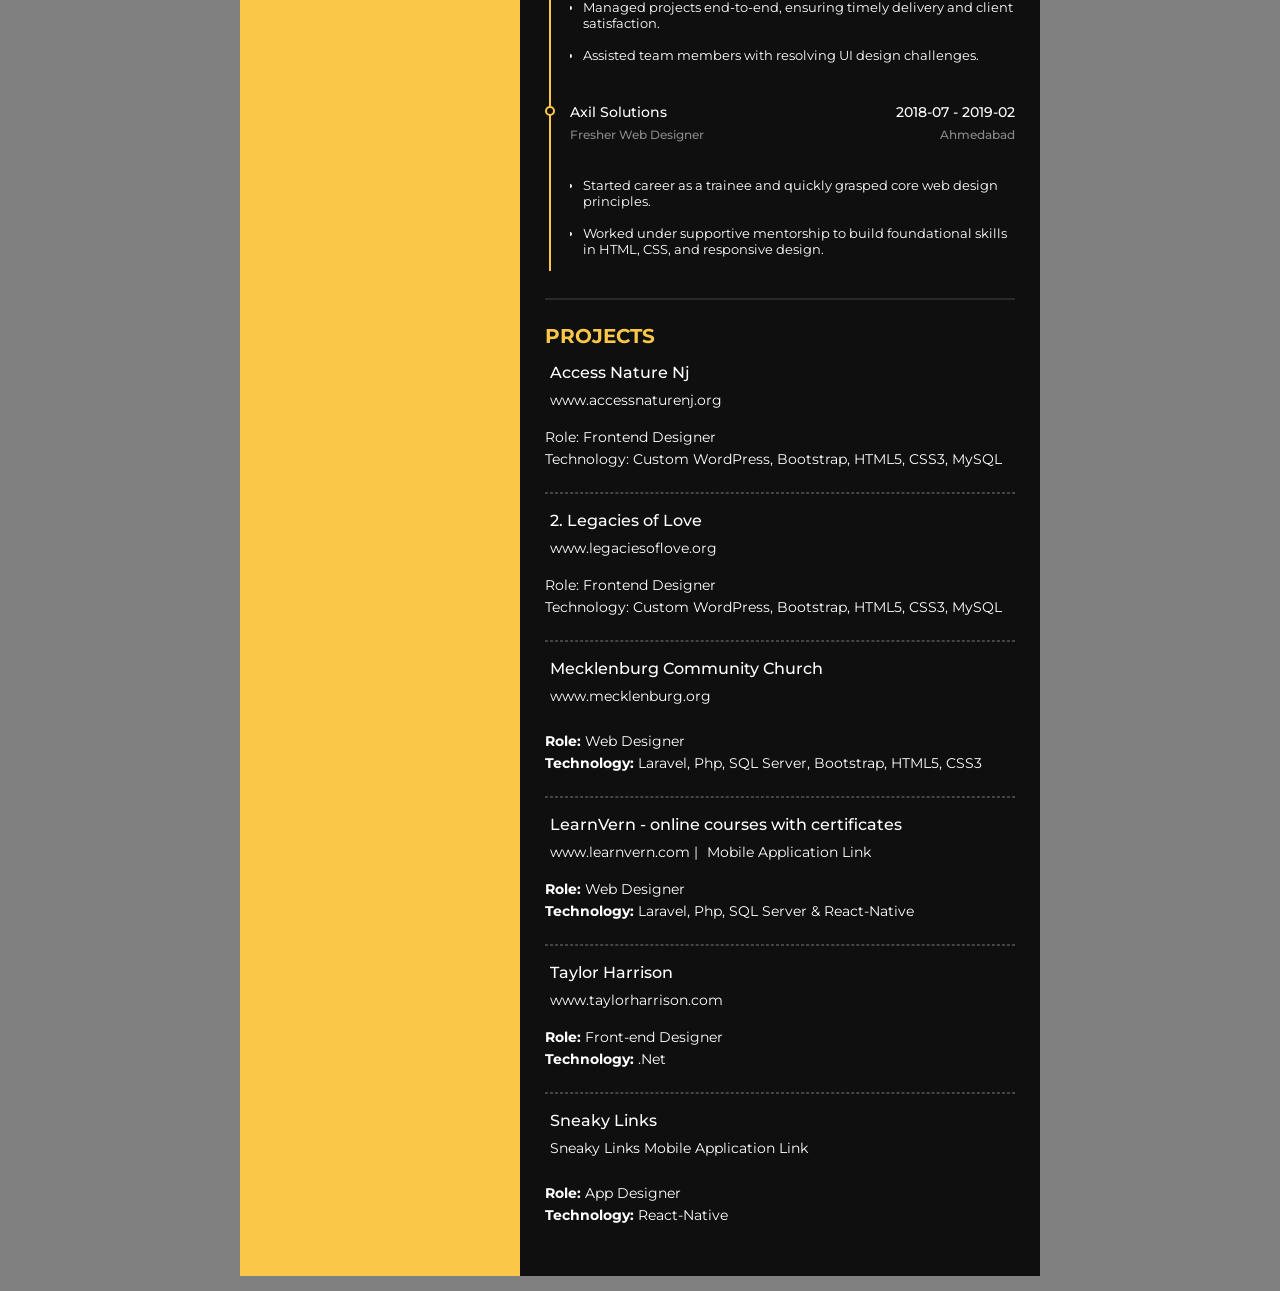
==== commit a8976552: "mobile logo url set" ====
--- a/index.html
+++ b/index.html
@@ -18,7 +18,7 @@
 
 <body>
     <header>
-        <a href="my-resume.html" class="logo-txt">
+        <a href="index.html" class="logo-txt">
             Alpesh Parmar <span>Sr. Web & App Designer</span>
         </a>
         <button class="menu-btn menu">
--- a/css/style.css
+++ b/css/style.css
@@ -4,7 +4,7 @@
     /* --theme-color: #0bb5f4; */
     /* --theme-color2: #b1eaff; */
     --theme-color: #FAC748;
-    --theme-color2: #585858;
+    --theme-color2: #2a2929;
 }
 
 @page {
--- a/css/style.css
+++ b/css/style.css
@@ -4,7 +4,7 @@
     /* --theme-color: #0bb5f4; */
     /* --theme-color2: #b1eaff; */
     --theme-color: #FAC748;
-    --theme-color2: #585858;
+    --theme-color2: #2a2929;
 }
 
 @page {
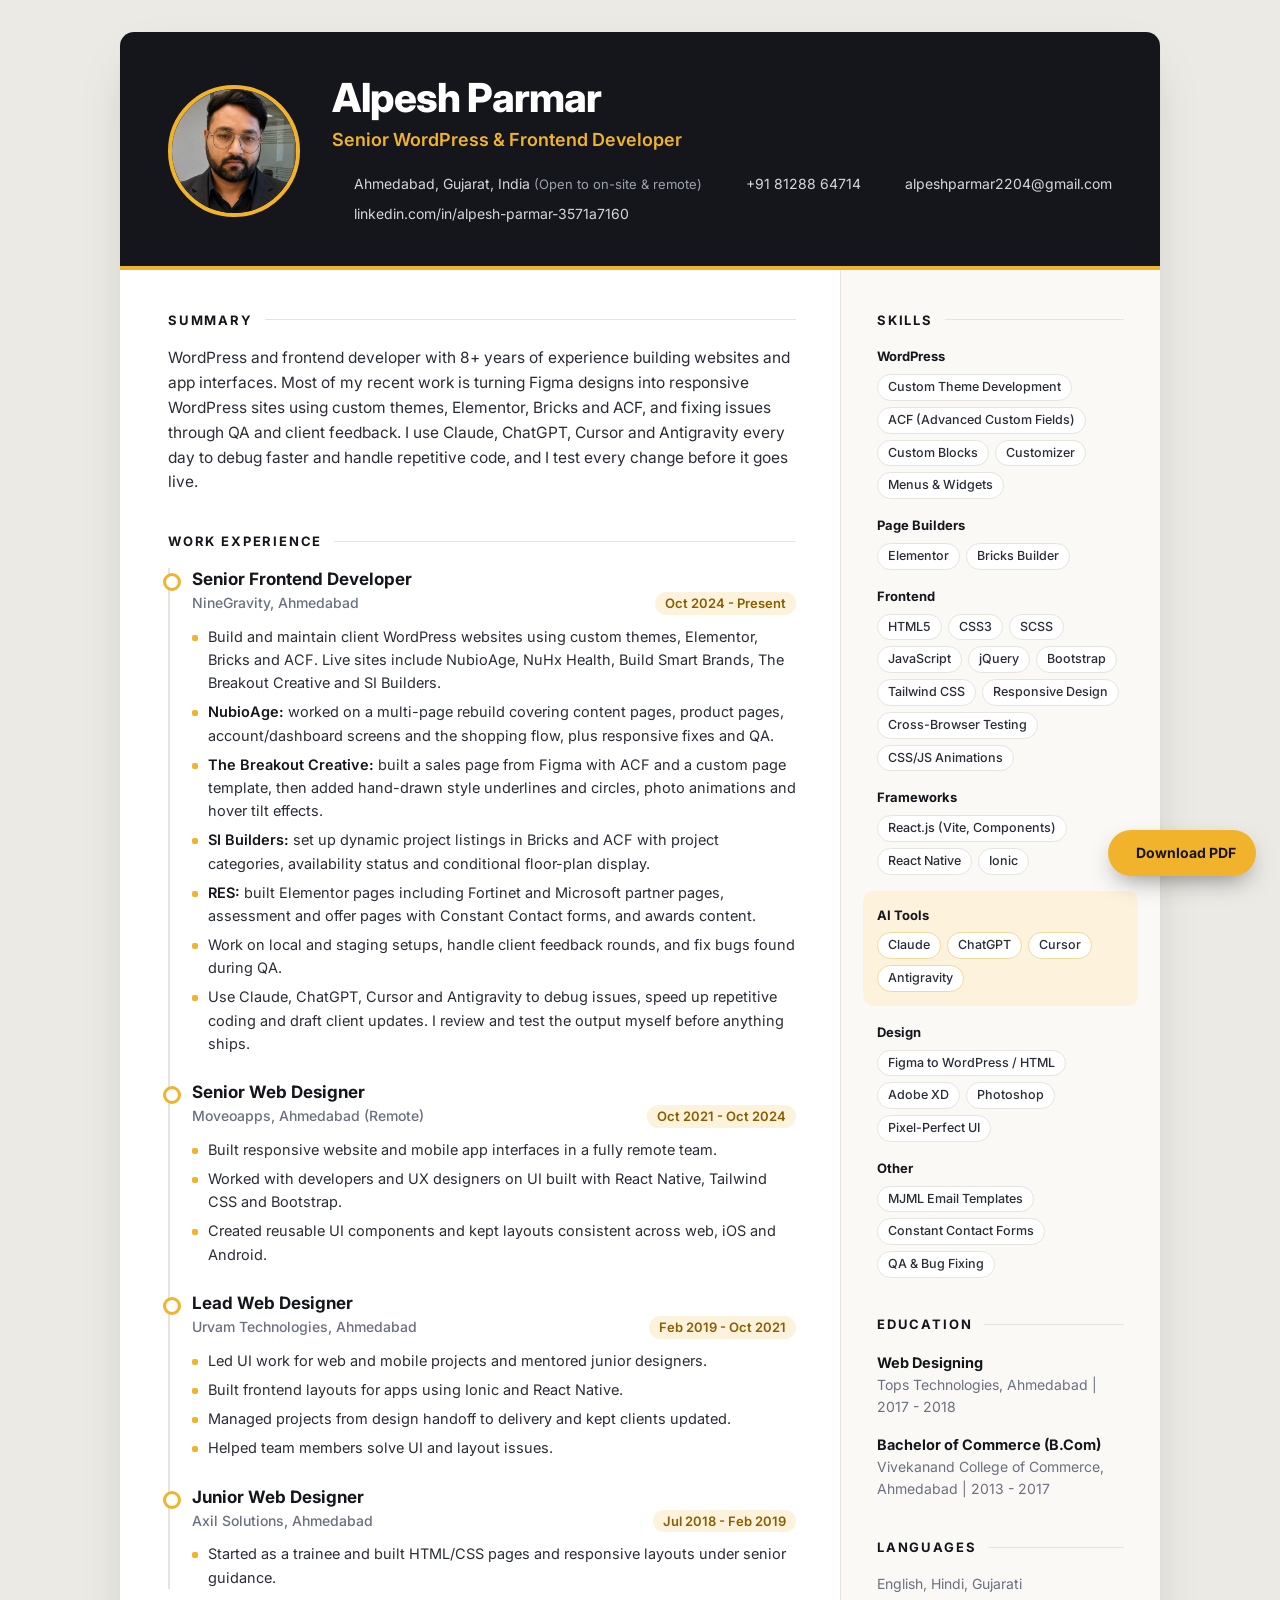
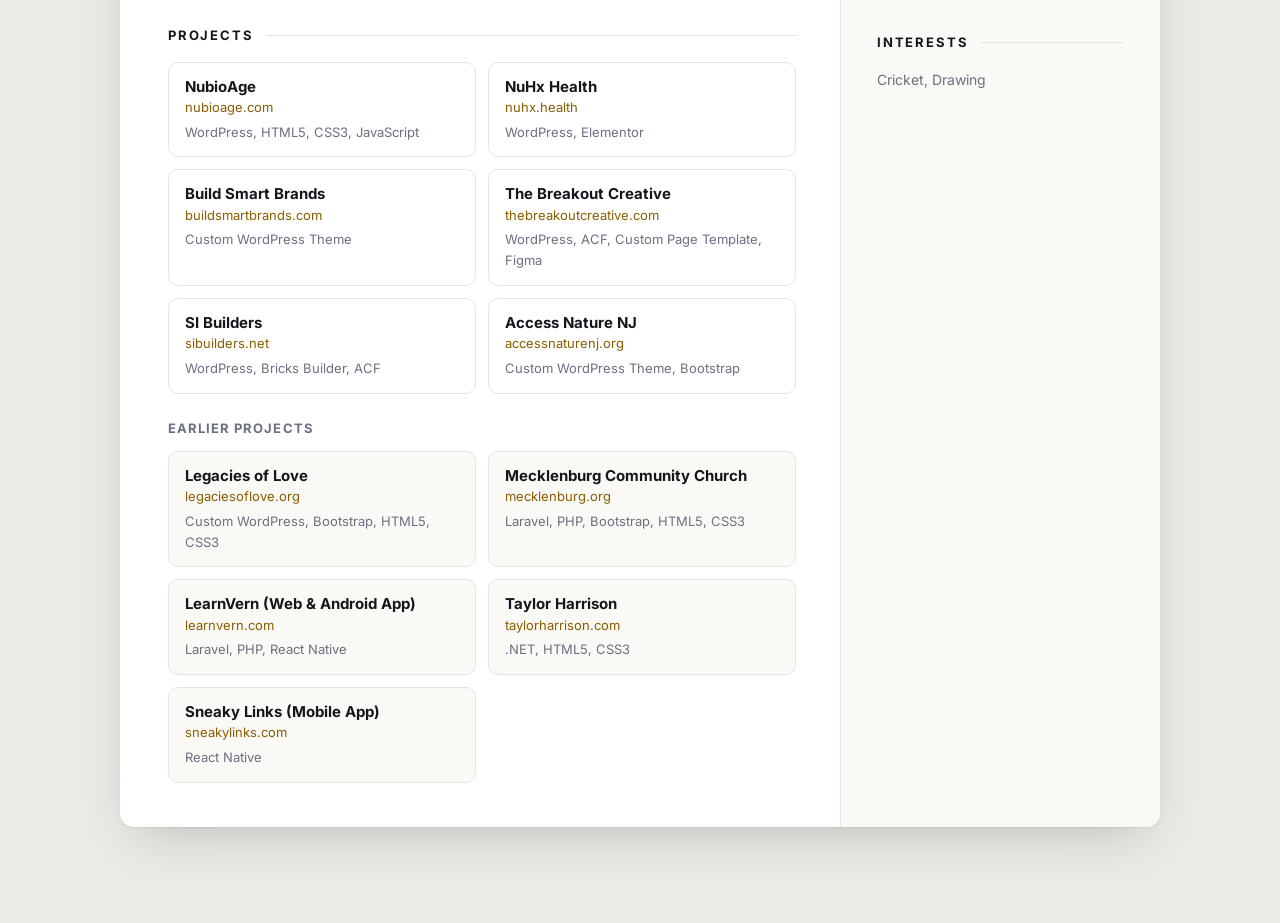
==== commit 5fceee38: "Update resume: new design, new photo, ATS-friendly PDF, README - New two-column design with dark hea" ====
--- a/index.html
+++ b/index.html
@@ -3,524 +3,278 @@
 
 <head>
     <meta charset="UTF-8">
-    <title>Alpesh Parmar Resume</title>
-    <meta name="description" content="Resume of Alpesh Parmar">
-    <meta name="keywords" content="HTML, CSS, jQuery">
+    <title>Alpesh Parmar - Senior WordPress & Frontend Developer</title>
+    <meta name="description"
+        content="Resume of Alpesh Parmar, Senior WordPress & Frontend Developer in Ahmedabad with 8+ years of experience in custom WordPress themes, Elementor, Bricks, ACF, JavaScript and React.">
+    <meta name="keywords"
+        content="WordPress Developer, Frontend Developer, Elementor, Bricks Builder, ACF, JavaScript, React, HTML, CSS, Ahmedabad">
     <meta name="author" content="Alpesh Parmar">
-    <meta name="theme-color" media="(prefers-color-scheme: light)" content="#FAC748" />
-    <meta name="theme-color" media="(prefers-color-scheme: dark)" content="#FAC748" />
+    <link rel="canonical" href="https://alpeshp22.github.io/my-resume/">
+    <meta property="og:type" content="profile">
+    <meta property="og:url" content="https://alpeshp22.github.io/my-resume/">
+    <meta property="og:title" content="Alpesh Parmar - Senior WordPress & Frontend Developer">
+    <meta property="og:description"
+        content="8+ years building responsive WordPress websites with custom themes, Elementor, Bricks and ACF.">
+    <meta property="og:image" content="https://alpeshp22.github.io/my-resume/images/alpesh-parmar.jpg">
+    <meta name="theme-color" content="#14161c">
     <meta name="viewport" content="width=device-width, initial-scale=1.0">
-    <!-- <link rel="icon" href="https://i.ibb.co/n7kT1Cc/favicon.png"> -->
     <link rel="icon" href="https://i.ibb.co/QNDmGnV/favicon.png">
+    <link rel="preconnect" href="https://fonts.googleapis.com">
+    <link rel="preconnect" href="https://fonts.gstatic.com" crossorigin>
+    <link href="https://fonts.googleapis.com/css2?family=Inter:wght@400;500;600;700;800&display=swap"
+        rel="stylesheet">
     <link rel="stylesheet" href="css/style.css">
-    <link rel="stylesheet" href="css/style.css" media="print">
+    <link rel="stylesheet" href="css/print.css" media="print">
 </head>
 
 <body>
-    <header>
-        <a href="index.html" class="logo-txt">
-            Alpesh Parmar <span>Sr. Web & App Designer</span>
-        </a>
-        <button class="menu-btn menu">
-            <i class="fas fa-bars-staggered"></i>
-        </button>
-    </header>
-    <div class="sidebar-overlay menu"></div>
-    <div class="resume">
-        <div class="resume_left">
-            <div class="resume_profile">
-                <!-- <i class="far fa-user icon"></i> -->
-                <!-- <img src="https://i.ibb.co/n7kT1Cc/favicon.png" alt="profile_pic"> -->
-                <!-- <img src="https://i.ibb.co/hcgcCgj/my-photo.png" alt="my-photo" border="0"> -->
-                <img src="https://i.ibb.co/yB3cWDN/my-photo-2.png" alt="my-photo-2" border="0">
-            </div>
-            <div class="resume_content">
-                <div class="resume_item resume_info">
-                    <div class="title">
-                        <p class="bold">Alpesh Parmar</p>
-                        <p class="regular">Sr. Web & App Designer</p>
-                    </div>
-                    <ul>
-                        <li>
-                            <div class="icon">
-                                <i class="fas fa-location-dot"></i>
-                            </div>
-                            <div class="data">Ahemedabad</div>
-                        </li>
-                        <li>
-                            <div class="icon">
-                                <i class="fas fa-mobile-alt"></i>
-                            </div>
-                            <div class="data"><a href="tel:+918128864714">+91 81288 64714</a></div>
-                        </li>
-                        <li>
-                            <div class="icon">
-                                <i class="fas fa-envelope"></i>
-                            </div>
-                            <div class="data">
-                                <a href="mailto:alpeshparmar2204@gmail.com">alpeshparmar2204@gmail.com</a>
-                            </div>
-                        </li>
-                        <li>
-                            <div class="icon">
-                                <i class="fab fa-linkedin-in"></i>
-                            </div>
-                            <div class="data">
-                                <a href="https://www.linkedin.com/in/alpesh-parmar-3571a7160"
-                                    target="_blank">Linkedin/alpesh-parmar</a>
-                            </div>
-                        </li>
-                        <li>
-                            <div class="icon">
-                                <i class="fas fa-globe"></i>
-                            </div>
-                            <div class="data">
-                                <a href="https://apsolutions.w3spaces.com" target="_blank">www.apsolutions.com</a>
-                            </div>
-                        </li>
-                    </ul>
-                </div>
-                <div class="resume_item education_info">
-                    <div class="title">
-                        <p class="bold">Education</p>
-                    </div>
-                    <ul>
-                        <li>
-                            <div class="d-flex align-center">
-                                <div class="data">Web Designing</div>
-                                <div class="data ms-auto">2017-2018</div>
-                            </div>
-                            <div class="data"><b>Tops Technologies</b></div>
-                        </li>
-                        <li>
-                            <div class="d-flex align-center">
-                                <div class="data">B.Com</div>
-                                <div class="data ms-auto">2013-2017</div>
-                            </div>
-                            <div class="data"><b>Vivekanand College of Commerce</b></div>
-                        </li>
-                        <li>
-                            <div class="d-flex align-center">
-                                <div class="data">HSC</div>
-                                <div class="data ms-auto">2010-2012</div>
-                            </div>
-                            <div class="data"><b>Upasna High School</b></div>
-                        </li>
-                        <li>
-                            <div class="d-flex align-center">
-                                <div class="data">SSC</div>
-                                <div class="data ms-auto">2007-2010</div>
-                            </div>
-                            <div class="data"><b>N.V Patel High School</b></div>
-                        </li>
-                    </ul>
-                </div>
-                <div class="resume_item resume_info">
-                    <div class="title">
-                        <p class="bold">Interests</p>
-                    </div>
-                    <ul>
-                        <li>
-                            <div class="data">Cricket</div>
-                        </li>
-                        <li>
-                            <div class="data">Drawing</div>
-                        </li>
-                        <!--<li>
-                            <div class="data">Know new things</div>
-                        </li>-->
-                    </ul>
-                </div>
-                <div class="resume_item resume_info">
-                    <div class="title">
-                        <p class="bold">Languages</p>
-                    </div>
-                    <ul>
-                        <li>
-                            <div class="data">English</div>
-                        </li>
-                        <li>
-                            <div class="data">Hindi</div>
-                        </li>
-                        <li>
-                            <div class="data">Gujarati</div>
-                        </li>
-                    </ul>
-                </div>
-                <!-- <div class="resume_item resume_skills" style="display: none;">
-                    <div class="title">
-                        <p class="bold">skill's</p>
-                    </div>
-                    <ul>
-                        <li>
-                            <div class="skill_name">
-                                HTML
-                            </div>
-                            <div class="skill_progress">
-                                <span style="width: 80%;"></span>
-                            </div>
-                            <div class="skill_per">80%</div>
-                        </li>
-                        <li>
-                            <div class="skill_name">
-                                CSS
-                            </div>
-                            <div class="skill_progress">
-                                <span style="width: 70%;"></span>
-                            </div>
-                            <div class="skill_per">70%</div>
-                        </li>
-                        <li>
-                            <div class="skill_name">
-                                SASS
-                            </div>
-                            <div class="skill_progress">
-                                <span style="width: 90%;"></span>
-                            </div>
-                            <div class="skill_per">90%</div>
-                        </li>
-                        <li>
-                            <div class="skill_name">
-                                JS
-                            </div>
-                            <div class="skill_progress">
-                                <span style="width: 60%;"></span>
-                            </div>
-                            <div class="skill_per">60%</div>
-                        </li>
-                        <li>
-                            <div class="skill_name">
-                                JQUERY
-                            </div>
-                            <div class="skill_progress">
-                                <span style="width: 88%;"></span>
-                            </div>
-                            <div class="skill_per">88%</div>
-                        </li>
-                    </ul>
-                </div> -->
-                <!-- <div class="resume_item resume_social" style="display: none;">
-                    <div class="title">
-                        <p class="bold">Social</p>
-                    </div>
-                    <ul>
-                        <li>
-                            <div class="icon">
-                                <i class="fab fa-facebook-square"></i>
-                            </div>
-                            <div class="data">
-                                <p class="semi-bold">Facebook</p>
-                                <p>Stephen@facebook</p>
-                            </div>
-                        </li>
-                        <li>
-                            <div class="icon">
-                                <i class="fab fa-twitter-square"></i>
-                            </div>
-                            <div class="data">
-                                <p class="semi-bold">Twitter</p>
-                                <p>Stephen@twitter</p>
-                            </div>
-                        </li>
-                        <li>
-                            <div class="icon">
-                                <i class="fab fa-youtube"></i>
-                            </div>
-                            <div class="data">
-                                <p class="semi-bold">Youtube</p>
-                                <p>Stephen@youtube</p>
-                            </div>
-                        </li>
-                        <li>
-                            <div class="icon">
-                                <i class="fab fa-linkedin"></i>
-                            </div>
-                            <div class="data">
-                                <p class="semi-bold">Linkedin</p>
-                                <p>Stephen@linkedin</p>
-                            </div>
-                        </li>
-                    </ul>
-                </div> -->
-            </div>
-        </div>
-        <div class="resume_right">
-            <div class="resume_item resume_about" style="padding-top: 0;">
-                <div class="title">
-                    <p class="bold">Summary</p>
-                </div>
-                <p>
-                    Senior Web & App Designer with 6+ years of experience delivering highquality, user-centric digital
-                    experiences. Proficient in HTML5, CSS3, jQuery, and modern frameworks like <u>WordPress</u>,
-                    <u>React.js</u>,
-                    <u>React Native</u>, and <u>Bootstrap</u>. Skilled in creating scalable, responsive web and mobile
-                    applications. Experienced in team collaboration, project ownership, and
-                    delivering results that meet both technical and business goals.
-                </p>
-            </div>
-            <div class="resume_item resume_about">
-                <div class="title">
-                    <p class="bold">Skills</p>
-                </div>
-                <p class="skills-list">
-                    <span>HTML5</span>
-                    <span>CSS3</span>
-                    <span>jQuery</span>
-                    <span>SCSS</span>
-                    <span>Bootstrap</span>
-                    <span>Tailwind CSS</span>
-                    <span>WordPress</span>
-                    <span>React.js</span>
-                    <span>React Native</span>
-                    <span>MJML for Responsive Email Templates</span>
-                    <span>Figma to Functional UI</span>
-                    <span>Photoshop for Asset Optimization</span>
-                    <span>Pixel-Perfect UI/UX Implementation</span>
-                    <span>Mobile-First & SEO-Friendly Design</span>
-                    <span>Component-Based Architecture (React)</span>
-                    <span>High-Converting Email Templates</span>
-                    <span>Design Systems & Reusable Components</span>
-                    <span>Responsive Design</span>
-                    <span>Cross-Browser Compatibility</span>
-                </p>
-            </div>
-            <div class="resume_item resume_work">
-                <div class="title">
-                    <p class="bold">Experience</p>
-                </div>
-                <ul>
-                    <li>
-                        <div class="d-flex justify-between">
-                            <div class="date">NineGravity<br><small>Senior Front-end Designer</small></div>
-                            <div class="date text-right">2024-10 - Present<br> <small>Ahmedabad</small></div>
-                        </div>
-                        <div class="info">
-                            <!-- <p class="semi-bold">Lorem ipsum dolor sit amet.</p> -->
-                            <ul>
-                                <li>Working on designing and developing responsive, user-friendly
-                                    websites using WordPress.</li>
-                                <li>Creating custom themes, managing plugins, and ensuring pixelperfect implementation
-                                    from Figma/Adobe XD designs.</li>
-                                <li>Focused on maximizing performance and mobile responsiveness for
-                                    fast, smooth, and accessible digital experiences.</li>
-                                <li>Collaborating with developers, project managers, and clients to ensure
-                                    successful delivery of WordPress-based projects.</li>
-                                <li>Continuously learning new techniques and best practices to enhance
-                                    WordPress development and user experience.</li>
-                            </ul>
-                        </div>
-                    </li>
-                    <li>
-                        <div class="d-flex justify-between">
-                            <div class="date">Moveoapps<br><small>Senior Web Designer</small></div>
-                            <div class="date text-right">2021-10 - 2024-10<br> <small>Ahmedabad</small></div>
-                        </div>
-                        <div class="info">
-                            <ul>
-                                <li>Contributed to scalable, maintainable websites and mobile apps in a fully remote
-                                    environment.</li>
-                                <li>Collaborated with developers and UX designers to deliver responsive interfaces using
-                                    React Native, Tailwind CSS, and Bootstrap.</li>
-                                <li>Built component-based UIs and ensured cross-platform consistency.</li>
-                                <li>Successfully adapted to work-from-home setup, maintaining productivity and teamwork.
-                                </li>
-                            </ul>
-                        </div>
-                    </li>
-                    <li>
-                        <div class="d-flex justify-between">
-                            <div class="date">Urvam Technologies<br><small>Lead Web Designer</small></div>
-                            <div class="date text-right">2019-02 - 2021-10<br> <small>Ahmedabad</small></div>
-                        </div>
-                        <div class="info">
-                            <ul>
-                                <li>Led UI/UX design initiatives and mentored junior designers.</li>
-                                <li>Designed and delivered front-end layouts using Ionic, React Native, and other
-                                    emerging tech stacks.</li>
-                                <li>Managed projects end-to-end, ensuring timely delivery and client satisfaction.</li>
-                                <li>Assisted team members with resolving UI design challenges.</li>
-                            </ul>
-                        </div>
-                    </li>
-                    <li>
-                        <div class="d-flex justify-between">
-                            <div class="date">Axil Solutions<br><small>Fresher Web Designer</small></div>
-                            <div class="date text-right">2018-07 - 2019-02<br> <small>Ahmedabad</small></div>
-                        </div>
-                        <div class="info">
-                            <ul>
-                                <li>Started career as a trainee and quickly grasped core web design principles.</li>
-                                <li>Worked under supportive mentorship to build foundational skills in HTML, CSS, and
-                                    responsive design.</li>
-                            </ul>
-                        </div>
-                    </li>
+    <a class="pdf-btn" href="Alpesh_Parmar_Resume.pdf" download>
+        <i class="fas fa-download"></i> Download PDF
+    </a>
+
+    <main class="page">
+        <!-- ===================== HEADER ===================== -->
+        <header class="hero">
+            <img class="avatar" src="images/alpesh-parmar.jpg" alt="Alpesh Parmar">
+            <div class="hero-text">
+                <h1>Alpesh Parmar</h1>
+                <p class="role">Senior WordPress & Frontend Developer</p>
+                <ul class="contact">
+                    <li><i class="fas fa-location-dot"></i><span>Ahmedabad, Gujarat, India <small>(Open to on-site &
+                                remote)</small></span></li>
+                    <li><i class="fas fa-phone"></i><a href="tel:+918128864714">+91 81288 64714</a></li>
+                    <li><i class="fas fa-envelope"></i><a
+                            href="mailto:alpeshparmar2204@gmail.com">alpeshparmar2204@gmail.com</a></li>
+                    <li><i class="fab fa-linkedin-in"></i><a href="https://www.linkedin.com/in/alpesh-parmar-3571a7160"
+                            target="_blank">linkedin.com/in/alpesh-parmar-3571a7160</a></li>
                 </ul>
             </div>
-            <div class="resume_item resume_education" style="display:none;">
-                <div class="title">
-                    <p class="bold">Education</p>
-                </div>
-                <ul>
-                    <li>
-                        <div class="d-flex justify-between">
-                            <div class="date">Web Design</div>
-                            <div class="date text-right">2017-09 - 2018-02</div>
-                        </div>
-                        <div class="info">
-                            <p class="semi-bold">Tops Technologies</p>
-                            <p>Ahmedabad</p>
-                        </div>
-                    </li>
-                    <li>
-                        <div class="d-flex justify-between">
-                            <div class="date">Bachelor of Commerce</div>
-                            <div class="date text-right">2013-08 - 2017-08</div>
-                        </div>
-                        <div class="info">
-                            <p class="semi-bold">Vivekanand College of Commerce</p>
-                            <p>Ahmedabad</p>
-                        </div>
-                    </li>
-                    <li>
-                        <div class="d-flex justify-between">
-                            <div class="date">HSC</div>
-                            <div class="date text-right">2010-08 - 2012-08</div>
-                        </div>
-                        <div class="info">
-                            <p class="semi-bold">Upasna High School</p>
-                            <p>Ahmedabad</p>
-                        </div>
-                    </li>
-                    <li>
-                        <div class="d-flex justify-between">
-                            <div class="date">SSC</div>
-                            <div class="date text-right">2007-06 - 2010-08</div>
-                        </div>
-                        <div class="info">
-                            <p class="semi-bold">N.V Patel High School</p>
-                            <p>Ahmedabad</p>
-                        </div>
-                    </li>
-                    <!-- <li>
-                        <div class="date">2000 - 2010</div>
-                        <div class="info">
-                            <p class="semi-bold">Texas International School</p>
-                            <p>Lorem ipsum dolor sit amet consectetur adipisicing elit. Nostrum, voluptatibus!</p>
-                        </div>
-                    </li> -->
-                </ul>
+        </header>
+
+        <div class="layout">
+            <!-- ===================== MAIN COLUMN ===================== -->
+            <div class="col-main">
+                <section class="sec sec-summary">
+                    <h2>Summary</h2>
+                    <p>
+                        WordPress and frontend developer with 8+ years of experience building websites and app
+                        interfaces. Most of my recent work is turning Figma designs into responsive WordPress sites
+                        using custom themes, Elementor, Bricks and ACF, and fixing issues through QA and client
+                        feedback. I use Claude, ChatGPT, Cursor and Antigravity every day to debug faster and handle
+                        repetitive code, and I test every change before it goes live.
+                    </p>
+                </section>
+
+                <section class="sec sec-exp">
+                    <h2>Work Experience</h2>
+
+                    <article class="job">
+                        <div class="job-head">
+                            <h3>Senior Frontend Developer</h3>
+                            <p class="job-meta"><span class="company">NineGravity, Ahmedabad</span> <span
+                                    class="dates">Oct 2024 - Present</span></p>
+                        </div>
+                        <ul>
+                            <li>Build and maintain client WordPress websites using custom themes, Elementor, Bricks and
+                                ACF. Live sites include NubioAge, NuHx Health, Build Smart Brands, The Breakout Creative
+                                and SI Builders.</li>
+                            <li><b>NubioAge:</b> worked on a multi-page rebuild covering content pages, product pages,
+                                account/dashboard screens and the shopping flow, plus responsive fixes and QA.</li>
+                            <li><b>The Breakout Creative:</b> built a sales page from Figma with ACF and a custom page
+                                template, then added hand-drawn style underlines and circles, photo animations and hover
+                                tilt effects.</li>
+                            <li><b>SI Builders:</b> set up dynamic project listings in Bricks and ACF with project
+                                categories, availability status and conditional floor-plan display.</li>
+                            <li><b>RES:</b> built Elementor pages including Fortinet and Microsoft partner pages,
+                                assessment and offer pages with Constant Contact forms, and awards content.</li>
+                            <li>Work on local and staging setups, handle client feedback rounds, and fix bugs found
+                                during QA.</li>
+                            <li>Use Claude, ChatGPT, Cursor and Antigravity to debug issues, speed up repetitive coding
+                                and draft client updates. I review and test the output myself before anything ships.
+                            </li>
+                        </ul>
+                    </article>
+
+                    <article class="job">
+                        <div class="job-head">
+                            <h3>Senior Web Designer</h3>
+                            <p class="job-meta"><span class="company">Moveoapps, Ahmedabad (Remote)</span> <span
+                                    class="dates">Oct 2021 - Oct 2024</span></p>
+                        </div>
+                        <ul>
+                            <li>Built responsive website and mobile app interfaces in a fully remote team.</li>
+                            <li>Worked with developers and UX designers on UI built with React Native, Tailwind CSS and
+                                Bootstrap.</li>
+                            <li>Created reusable UI components and kept layouts consistent across web, iOS and Android.
+                            </li>
+                        </ul>
+                    </article>
+
+                    <article class="job">
+                        <div class="job-head">
+                            <h3>Lead Web Designer</h3>
+                            <p class="job-meta"><span class="company">Urvam Technologies, Ahmedabad</span> <span
+                                    class="dates">Feb 2019 - Oct 2021</span></p>
+                        </div>
+                        <ul>
+                            <li>Led UI work for web and mobile projects and mentored junior designers.</li>
+                            <li>Built frontend layouts for apps using Ionic and React Native.</li>
+                            <li>Managed projects from design handoff to delivery and kept clients updated.</li>
+                            <li>Helped team members solve UI and layout issues.</li>
+                        </ul>
+                    </article>
+
+                    <article class="job">
+                        <div class="job-head">
+                            <h3>Junior Web Designer</h3>
+                            <p class="job-meta"><span class="company">Axil Solutions, Ahmedabad</span> <span
+                                    class="dates">Jul 2018 - Feb 2019</span></p>
+                        </div>
+                        <ul>
+                            <li>Started as a trainee and built HTML/CSS pages and responsive layouts under senior
+                                guidance.</li>
+                        </ul>
+                    </article>
+                </section>
+
+                <section class="sec sec-projects">
+                    <h2>Projects</h2>
+                    <div class="projects">
+                        <div class="project">
+                            <h3><a href="https://nubioage.com/" target="_blank">NubioAge</a></h3>
+                            <p class="url">nubioage.com</p>
+                            <p class="tech">WordPress, HTML5, CSS3, JavaScript</p>
+                        </div>
+                        <div class="project">
+                            <h3><a href="https://nuhx.health/" target="_blank">NuHx Health</a></h3>
+                            <p class="url">nuhx.health</p>
+                            <p class="tech">WordPress, Elementor</p>
+                        </div>
+                        <div class="project">
+                            <h3><a href="https://www.buildsmartbrands.com/" target="_blank">Build Smart Brands</a></h3>
+                            <p class="url">buildsmartbrands.com</p>
+                            <p class="tech">Custom WordPress Theme</p>
+                        </div>
+                        <div class="project">
+                            <h3><a href="https://www.thebreakoutcreative.com/" target="_blank">The Breakout
+                                    Creative</a></h3>
+                            <p class="url">thebreakoutcreative.com</p>
+                            <p class="tech">WordPress, ACF, Custom Page Template, Figma</p>
+                        </div>
+                        <div class="project">
+                            <h3><a href="https://sibuilders.net/" target="_blank">SI Builders</a></h3>
+                            <p class="url">sibuilders.net</p>
+                            <p class="tech">WordPress, Bricks Builder, ACF</p>
+                        </div>
+                        <div class="project">
+                            <h3><a href="https://www.accessnaturenj.org/" target="_blank">Access Nature NJ</a></h3>
+                            <p class="url">accessnaturenj.org</p>
+                            <p class="tech">Custom WordPress Theme, Bootstrap</p>
+                        </div>
+                    </div>
+
+                    <h3 class="sub-title">Earlier Projects</h3>
+                    <div class="projects projects-earlier">
+                        <div class="project">
+                            <h3><a href="https://legaciesoflove.org/" target="_blank">Legacies of Love</a></h3>
+                            <p class="url">legaciesoflove.org</p>
+                            <p class="tech">Custom WordPress, Bootstrap, HTML5, CSS3</p>
+                        </div>
+                        <div class="project">
+                            <h3><a href="https://www.mecklenburg.org/" target="_blank">Mecklenburg Community
+                                    Church</a></h3>
+                            <p class="url">mecklenburg.org</p>
+                            <p class="tech">Laravel, PHP, Bootstrap, HTML5, CSS3</p>
+                        </div>
+                        <div class="project">
+                            <h3><a href="https://www.learnvern.com/" target="_blank">LearnVern (Web & Android
+                                    App)</a></h3>
+                            <p class="url">learnvern.com</p>
+                            <p class="tech">Laravel, PHP, React Native</p>
+                        </div>
+                        <div class="project">
+                            <h3><a href="https://www.taylorharrison.com/" target="_blank">Taylor Harrison</a></h3>
+                            <p class="url">taylorharrison.com</p>
+                            <p class="tech">.NET, HTML5, CSS3</p>
+                        </div>
+                        <div class="project">
+                            <h3><a href="https://www.sneakylinks.com/" target="_blank">Sneaky Links (Mobile App)</a>
+                            </h3>
+                            <p class="url">sneakylinks.com</p>
+                            <p class="tech">React Native</p>
+                        </div>
+                    </div>
+                </section>
             </div>
-            <div class="resume_item resume_projects">
-                <div class="title">
-                    <p class="bold">Projects</p>
-                </div>
-                <ul>
-                    <li>
-                        <div class="info">
-                            <p class="semi-bold"><i class="fas fa-globe"></i> Access Nature Nj</p>
-                            <a class="link" href="https://www.accessnaturenj.org/" target="_blank"><i
-                                    class="fas fa-link"></i>
-                                www.accessnaturenj.org</a>
-                            <p>
-                                Role: Frontend Designer <br>
-                                Technology: Custom WordPress, Bootstrap, HTML5, CSS3, MySQL
-                            </p>
-                        </div>
-                    </li>
-                    <li>
-                        <hr class="dotted">
-                    </li>
-                    <li>
-                        <div class="info">
-                            <p class="semi-bold"><i class="fas fa-globe"></i> 2. Legacies of Love</p>
-                            <a class="link" href="https://legaciesoflove.org/" target="_blank"><i
-                                    class="fas fa-link"></i>
-                                www.legaciesoflove.org</a>
-                            <p>
-                                Role: Frontend Designer <br>
-                                Technology: Custom WordPress, Bootstrap, HTML5, CSS3, MySQL
-                            </p>
-                        </div>
-                    </li>
-                    <li>
-                        <hr class="dotted">
-                    </li>
-                    <li>
-                        <div class="info">
-                            <p class="semi-bold"><i class="fas fa-globe"></i> Mecklenburg Community Church</p>
-                            <a class="link" href="https://www.mecklenburg.org/"><i class="fas fa-link"></i>
-                                www.mecklenburg.org</a>
-                            <p class="mt-2">
-                                <b>Role:</b> Web Designer<br>
-                                <b>Technology:</b> Laravel, Php, SQL Server, Bootstrap, HTML5, CSS3
-                            </p>
-                        </div>
-                    </li>
-                    <li>
-                        <hr class="dotted">
-                    </li>
-                    <li>
-                        <div class="info">
-                            <p class="semi-bold"><i class="fas fa-globe"></i> LearnVern - online courses with
-                                certificates</p>
-                            <a class="link" href="https://www.learnvern.com/"><i class="fas fa-link"></i>
-                                www.learnvern.com</a> |
-                            <a class="link"
-                                href="https://play.google.com/store/apps/details?id=com.tops.learnvern&hl=en_IN">
-                                <i class="fas fa-link"></i>
-                                Mobile Application Link</a>
-                            <p>
-                                <b>Role:</b> Web Designer<br>
-                                <b>Technology:</b> Laravel, Php, SQL Server & React-Native
-                            </p>
-                        </div>
-                    </li>
-                    <li>
-                        <hr class="dotted">
-                    </li>
-                    <li>
-                        <div class="info">
-                            <p class="semi-bold"><i class="fas fa-globe"></i> Taylor Harrison</p>
-                            <a class="link" href="https://www.taylorharrison.com/" target="_blank"><i
-                                    class="fas fa-link"></i>
-                                www.taylorharrison.com</a>
-                            <p>
-                                <b>Role:</b> Front-end Designer<br>
-                                <b>Technology:</b> .Net
-                            </p>
-                        </div>
-                    </li>
-                    <li>
-                        <hr class="dotted">
-                    </li>
-                    <li>
-                        <div class="info">
-                            <p class="semi-bold"><i class="fas fa-mobile-screen-button"></i> Sneaky Links</p>
-                            <a class="link" href="https://www.sneakylinks.com/" target="_blank">
-                                <i class="fas fa-link"></i>
-                                Sneaky Links Mobile Application Link</a>
-                            <p class="mt-2">
-                                <b>Role:</b> App Designer<br>
-                                <b>Technology:</b> React-Native
-                            </p>
-                        </div>
-                    </li>
-                </ul>
-            </div>
+
+            <!-- ===================== SIDEBAR ===================== -->
+            <aside class="col-side">
+                <section class="sec sec-skills">
+                    <h2>Skills</h2>
+                    <div class="skill-group">
+                        <h3>WordPress</h3>
+                        <p class="tags"><span>Custom Theme Development</span><span>ACF (Advanced Custom
+                                Fields)</span><span>Custom Blocks</span><span>Customizer</span><span>Menus &
+                                Widgets</span></p>
+                    </div>
+                    <div class="skill-group">
+                        <h3>Page Builders</h3>
+                        <p class="tags"><span>Elementor</span><span>Bricks Builder</span></p>
+                    </div>
+                    <div class="skill-group">
+                        <h3>Frontend</h3>
+                        <p class="tags"><span>HTML5</span><span>CSS3</span><span>SCSS</span><span>JavaScript</span><span>jQuery</span><span>Bootstrap</span><span>Tailwind
+                                CSS</span><span>Responsive Design</span><span>Cross-Browser Testing</span><span>CSS/JS
+                                Animations</span></p>
+                    </div>
+                    <div class="skill-group">
+                        <h3>Frameworks</h3>
+                        <p class="tags"><span>React.js (Vite, Components)</span><span>React
+                                Native</span><span>Ionic</span></p>
+                    </div>
+                    <div class="skill-group skill-ai">
+                        <h3>AI Tools</h3>
+                        <p class="tags"><span>Claude</span><span>ChatGPT</span><span>Cursor</span><span>Antigravity</span>
+                        </p>
+                    </div>
+                    <div class="skill-group">
+                        <h3>Design</h3>
+                        <p class="tags"><span>Figma to WordPress / HTML</span><span>Adobe
+                                XD</span><span>Photoshop</span><span>Pixel-Perfect UI</span></p>
+                    </div>
+                    <div class="skill-group">
+                        <h3>Other</h3>
+                        <p class="tags"><span>MJML Email Templates</span><span>Constant Contact Forms</span><span>QA &
+                                Bug Fixing</span></p>
+                    </div>
+                </section>
+
+                <section class="sec sec-edu">
+                    <h2>Education</h2>
+                    <div class="edu">
+                        <h3>Web Designing</h3>
+                        <p>Tops Technologies, Ahmedabad | 2017 - 2018</p>
+                    </div>
+                    <div class="edu">
+                        <h3>Bachelor of Commerce (B.Com)</h3>
+                        <p>Vivekanand College of Commerce, Ahmedabad | 2013 - 2017</p>
+                    </div>
+                </section>
+
+                <section class="sec sec-lang">
+                    <h2>Languages</h2>
+                    <p>English, Hindi, Gujarati</p>
+                </section>
+
+                <section class="sec sec-interests">
+                    <h2>Interests</h2>
+                    <p>Cricket, Drawing</p>
+                </section>
+            </aside>
         </div>
-    </div>
-    <!-- Require JS -->
-    <script src="js/jquery-3.7.1.min.js"></script>
+    </main>
+
     <script src="js/fontawesome-6.5.1.min.js"></script>
-    <script>
-        $('.menu').on('click', function () {
-            $('.resume_left').toggleClass('active');
-            $('.sidebar-overlay').toggleClass('active');
-            $('body').toggleClass('fiexd');
-            $('.fa-bars-staggered').toggleClass('fa-x');
-        });
-    </script>
 </body>
 
-</html>+</html>
--- a/css/style.css
+++ b/css/style.css
@@ -1,564 +1,469 @@
-@import url("https://fonts.googleapis.com/css?family=Montserrat:400,500,700&display=swap");
-
+/* ==================================================================
+   ALPESH PARMAR - RESUME (2026)
+   Screen styles. Print / PDF styles live in print.css
+   ================================================================== */
 :root {
-    /* --theme-color: #0bb5f4; */
-    /* --theme-color2: #b1eaff; */
-    --theme-color: #FAC748;
-    --theme-color2: #2a2929;
-}
-
-@page {
-    size: A4;
-    margin: 0;
-}
-
-@media print {
-    .page {
-        margin: 0;
-        height: 100vh;
-        border: initial;
-        border-radius: initial;
-        width: initial;
-        min-height: initial;
-        box-shadow: initial;
-        background: initial;
-        page-break-after: always;
-    }
+    --ink: #14161c;
+    --ink-2: #1d2029;
+    --text: #2a2d36;
+    --muted: #6b7080;
+    --line: #e6e4de;
+    --bg: #eceae4;
+    --paper: #ffffff;
+    --accent: #f2b32c;
+    --accent-soft: #fdf3dc;
+    --accent-ink: #8a5d00;
+    --radius: 14px;
 }
 
 * {
     margin: 0;
     padding: 0;
     box-sizing: border-box;
+}
+
+html {
+    -webkit-text-size-adjust: 100%;
+}
+
+body {
+    font-family: "Inter", "Segoe UI", Arial, sans-serif;
+    font-size: 15px;
+    line-height: 1.6;
+    color: var(--text);
+    background: var(--bg);
+    padding: 32px 16px 96px;
+}
+
+a {
+    color: inherit;
+    text-decoration: none;
+}
+
+ul {
     list-style: none;
-    font-family: "Montserrat", sans-serif;
-    -webkit-print-color-adjust: exact;
-}
-
-body {
-    background: #808080;
+}
+
+/* ---------- Page ---------- */
+.page {
+    max-width: 1040px;
+    margin: 0 auto;
+    background: var(--paper);
+    border-radius: var(--radius);
+    overflow: hidden;
+    box-shadow: 0 1px 2px rgba(20, 22, 28, .06), 0 20px 50px -20px rgba(20, 22, 28, .25);
+}
+
+/* ---------- Header ---------- */
+.hero {
+    position: relative;
+    display: flex;
+    align-items: center;
+    gap: 32px;
+    padding: 44px 48px;
+    background: var(--ink);
+    color: #fff;
+}
+
+.hero::after {
+    content: "";
+    position: absolute;
+    left: 0;
+    right: 0;
+    bottom: 0;
+    height: 4px;
+    background: var(--accent);
+}
+
+.avatar {
+    flex: 0 0 auto;
+    width: 132px;
+    height: 132px;
+    border-radius: 50%;
+    object-fit: cover;
+    border: 4px solid var(--accent);
+    background: var(--ink-2);
+}
+
+.hero h1 {
+    font-size: 40px;
+    line-height: 1.1;
+    font-weight: 800;
+    letter-spacing: -0.02em;
+}
+
+.role {
+    margin-top: 6px;
+    font-size: 18px;
+    font-weight: 600;
+    color: var(--accent);
+}
+
+.contact {
+    display: flex;
+    flex-wrap: wrap;
+    gap: 8px 22px;
+    margin-top: 18px;
     font-size: 14px;
-    line-height: 22px;
-    color: #000000;
-}
-body.fiexd {
-    overflow: hidden;
-}
-
-.bold {
-    font-weight: 700;
-    font-size: 20px;
+    color: #d5d7de;
+}
+
+.contact li {
+    display: flex;
+    align-items: center;
+    gap: 8px;
+}
+
+.contact svg,
+.contact i {
+    width: 14px;
+    color: var(--accent);
+}
+
+.contact small {
+    font-size: 13px;
+    color: #9da1ad;
+}
+
+.contact a:hover {
+    color: var(--accent);
+}
+
+/* ---------- Layout ---------- */
+.layout {
+    display: grid;
+    grid-template-columns: minmax(0, 1fr) 320px;
+}
+
+.col-main {
+    padding: 40px 44px 44px 48px;
+}
+
+.col-side {
+    padding: 40px 36px 44px;
+    background: #faf9f6;
+    border-left: 1px solid var(--line);
+}
+
+/* ---------- Sections ---------- */
+.sec+.sec {
+    margin-top: 36px;
+}
+
+.sec h2 {
+    display: flex;
+    align-items: center;
+    gap: 12px;
+    margin-bottom: 16px;
+    font-size: 13px;
+    font-weight: 700;
+    letter-spacing: .14em;
     text-transform: uppercase;
-}
-
-.d-flex {
-    display: flex !important;
-}
-
-.align-start {
-    align-items: flex-start;
-}
-
-.align-end {
-    align-items: flex-end;
-}
-
-.align-center {
-    align-items: center;
-}
-
-.justify-start {
-    justify-content: flex-start;
-}
-
-.justify-end {
-    justify-content: flex-end;
-}
-
-.justify-center {
-    justify-content: center;
-}
-
-.justify-between {
-    justify-content: space-between;
-}
-
-.justify-around {
-    justify-content: space-around
-}
-
-.text-right {
-    text-align: right;
-}
-
-.text-center {
-    text-align: center;
-}
-
-.mt-1,
-.my-1 {
-    margin-top: .25rem !important;
-}
-
-.mt-2,
-.my-2 {
-    margin-top: .5rem !important;
-}
-
-.mt-3,
-.my-3 {
-    margin-top: 1rem !important;
-}
-
-.mt-4,
-.my-4 {
-    margin-top: 1.5rem !important;
-}
-
-.mb-5,
-.my-5 {
-    margin-bottom: 3rem !important;
-}
-
-.mb-1,
-.my-1 {
-    margin-bottom: .25rem !important;
-}
-
-.mb-2,
-.my-2 {
-    margin-bottom: .5rem !important;
-}
-
-.mb-3,
-.my-3 {
-    margin-bottom: 1rem !important;
-}
-
-.mb-4,
-.my-4 {
-    margin-bottom: 1.5rem !important;
-}
-
-.mb-5,
-.my-5 {
-    margin-bottom: 3rem !important;
-}
-.ms-auto {
-    margin-left: auto !important;
-}
-.mr-auto {
-    margin-right: auto !important;
-}
-.mx-auto{
-    margin-left: auto !important;
-    margin-right: auto !important;
-}
-
-.semi-bold {
-    font-weight: 500;
-    font-size: 16px;
-}
-
-header{
-    position: sticky;
-    top: 0;
-    display: none;
-    justify-content: space-between;
-    padding: 12px 15px;
-    background-color: var(--theme-color);
-    z-index: 1;
-}
-.logo-txt {
+    color: var(--ink);
+}
+
+.sec h2::after {
+    content: "";
+    flex: 1;
+    height: 1px;
+    background: var(--line);
+}
+
+.sec-summary p {
+    font-size: 15.5px;
+}
+
+/* ---------- Experience ---------- */
+.job {
     position: relative;
-    width: fit-content;
-    display: block;
-    font-size: 20px;
-    font-weight: 700;
-    text-transform: uppercase;
-    color: #000000;
-    text-decoration: none;
-    letter-spacing: 2px;
-    line-height: normal;
-}
-.logo-txt span {
-    display: block;
-    font-size: 60%;
-    font-weight: 500;
-    line-height: initial;
-}
-.logo-txt:hover{
-    color: var(--theme-color2);
-}
-.menu-btn {
-    width: 45px;
-    height: 40px;
-    background-color: var(--theme-color2);
-    border: 1px solid var(--theme-color2);
-    color: #fff;
-    font-size: 20px;
-    border-radius: 5px;
-    box-shadow: none !important;
-    outline: none !important;
-}
-.sidebar-overlay{
-    position: fixed;
-    top: 0;
-    right: 0;
-    width: calc(100% - 280px);
-    height: 100%;
-    background-color: #000;
-    z-index: 1;
-    display: none;
-}
-.sidebar-overlay.active{
-    display: block;
-    opacity: 0.7;
-}
-.resume {
-    width: 800px;
-    height: auto;
-    display: flex;
-    flex-wrap: wrap;
-    margin: 15px auto;
-}
-
-@media print {
-    .resume {
-        margin: auto;
-    }
-}
-
-.resume .resume_left {
-    width: 280px;
-    background: var(--theme-color);
-}
-
-.resume .resume_left .resume_profile {
-    width: 100%;
-    height: 280px;
-    display: flex;
-    justify-content: center;
-    align-items: center;
-    background-color: #0f0f0f;
-    color: #fff;
-}
-
-.resume .resume_left .resume_profile img {
-    width: 100%;
-    height: 100%;
-}
-
-.resume .resume_left .resume_profile .icon {
-    font-size: 200px;
-}
-
-.resume .resume_left .resume_content {
-    padding: 0 15px;
-}
-
-.resume .title {
-    margin-bottom: 15px;
-}
-
-.resume .resume_left .bold {
-    color: #000;
-}
-
-.resume .resume_left .regular {
-    color: var(--theme-color2);
-}
-
-.resume .resume_item {
-    padding: 25px 0;
-    border-bottom: 2px solid var(--theme-color2);
-}
-
-.resume .resume_left .resume_item:last-child,
-.resume .resume_right .resume_item:last-child {
-    border-bottom: 0px;
-}
-
-.resume .resume_left ul li {
-    display: flex;
-    margin-bottom: 10px;
-    align-items: center;
-}
-
-.resume .resume_left ul li:last-child {
-    margin-bottom: 0;
-}
-
-.resume .resume_left ul li .icon {
-    width: 35px;
-    height: 35px;
-    background: #000000;
-    color: var(--theme-color);
-    border-radius: 50%;
-    margin-right: 15px;
-    font-size: 16px;
-    position: relative;
-}
-hr.dotted{
-    border-style: dashed;
-    border-width: 0.5px;
-    color: #444444;
-    margin-bottom: 1rem;
-}
-.resume .icon i,
-.resume .resume_right .resume_hobby ul li i {
-    position: absolute;
-    top: 50%;
-    left: 50%;
-    transform: translate(-50%, -50%);
-}
-
-.resume .resume_left ul li .data {
-    flex: 1;
-    font-weight: 500;
-    color: var(--theme-color2);
-    text-decoration: none;
-    word-break: break-all;
-}
-
-.resume .resume_left ul li .data a {
-    font-weight: 500;
-    color: var(--theme-color2);
-    text-decoration: none;
-    transition: color .15s ease-in-out,background-color .15s ease-in-out,border-color .15s ease-in-out,box-shadow .15s ease-in-out;
-}
-.resume .resume_left ul li .data a:hover {
-    color: #0f0f0f;
-}
-
-.resume .resume_left .resume_skills ul li {
-    display: flex;
-    margin-bottom: 10px;
-    color: var(--theme-color2);
-    justify-content: space-between;
-    align-items: center;
-}
-
-.resume .resume_left .resume_skills ul li .skill_name {
-    width: 25%;
-}
-
-.resume .resume_left .resume_skills ul li .skill_progress {
-    width: 60%;
-    margin: 0 5px;
-    height: 5px;
-    background: #009fd9;
-    position: relative;
-}
-
-.resume .resume_left .resume_skills ul li .skill_per {
-    width: 15%;
-}
-
-.resume .resume_left .resume_skills ul li .skill_progress span {
-    position: absolute;
-    top: 0;
-    left: 0;
-    height: 100%;
-    background: #fff;
-}
-
-.resume .resume_left .resume_social .semi-bold {
-    color: #fff;
-    margin-bottom: 3px;
-}
-
-.resume .resume_right {
-    position: relative;
-    flex: 1;
-    /* width: 520px; */
-    background: #fff;
-    background: #0f0f0f;
-    color: #fff;
-    padding: 25px;
-}
-
-.resume .resume_right .bold {
-    color: var(--theme-color);
-}
-
-.resume .resume_right .resume_work ul,
-.resume .resume_right .resume_education ul {
-    padding-left: 25px;
-    overflow: hidden;
-}
-u{
-    text-decoration-color: var(--theme-color);
-    text-decoration-thickness: 1.5px;
-}
-.resume .resume_right ul li {
-    position: relative;
-}
-.skills-list{
-    display: flex;
-    flex-wrap: wrap;
-    gap: 10px;
-}
-.skills-list span{
-    display: inline-block;
-    padding: 3px 6px;
-    border: 1px solid #fff;
-    border-radius: 30px;
-
-}
-.resume .resume_right ul li .date {
-    font-size: 14px;
-    font-weight: 500;
-    margin-bottom: 15px;
-}
-
-.resume .resume_right ul li .date small {
-    color: #898888;
-}
-
-.resume .resume_right ul li .info {
-    margin-bottom: 7px;
-    padding-bottom: 15px;
-}
-
-.resume .resume_right ul li:last-child .info {
-    margin-bottom: 0;
+    padding-left: 22px;
+    padding-bottom: 26px;
+    border-left: 2px solid var(--line);
+}
+
+.job:last-child {
     padding-bottom: 0;
 }
 
-.resume .resume_right .resume_work ul li:before,
-.resume .resume_right .resume_education ul li:before {
+.job::before {
     content: "";
     position: absolute;
     top: 5px;
-    left: -25px;
+    left: -7px;
+    width: 12px;
+    height: 12px;
+    border-radius: 50%;
+    background: var(--paper);
+    border: 3px solid var(--accent);
+}
+
+.job-head h3 {
+    font-size: 17px;
+    font-weight: 700;
+    line-height: 1.3;
+    color: var(--ink);
+}
+
+.job-meta {
+    display: flex;
+    flex-wrap: wrap;
+    justify-content: space-between;
+    gap: 4px 12px;
+    margin-top: 2px;
+    font-size: 14px;
+}
+
+.company {
+    font-weight: 500;
+    color: var(--muted);
+}
+
+.dates {
+    font-size: 13px;
+    font-weight: 600;
+    color: var(--accent-ink);
+    background: var(--accent-soft);
+    padding: 1px 10px;
+    border-radius: 20px;
+}
+
+.job ul {
+    margin-top: 10px;
+}
+
+.job li {
+    position: relative;
+    padding-left: 16px;
+    margin-top: 6px;
+    font-size: 14.5px;
+}
+
+.job li::before {
+    content: "";
+    position: absolute;
+    left: 0;
+    top: 10px;
     width: 6px;
     height: 6px;
-    border-radius: 50%;
-    border: 2px solid var(--theme-color);
-}
-
-.resume .resume_right .resume_work ul li:after,
-.resume .resume_right .resume_education ul li:after {
-    content: "";
-    position: absolute;
-    top: 14px;
-    left: -21px;
-    width: 2px;
-    height: 100%;
-    background: var(--theme-color);
-}
-
-.resume .resume_right .resume_hobby ul {
-    display: flex;
-    justify-content: space-between;
-}
-
-.resume .resume_right .resume_hobby ul li {
-    width: 80px;
-    height: 80px;
-    border: 2px solid var(--theme-color);
-    border-radius: 50%;
-    position: relative;
-    color: var(--theme-color);
-}
-
-.resume .resume_right .resume_hobby ul li i {
-    font-size: 30px;
-}
-
-.resume .resume_right .resume_hobby ul li:before {
-    content: "";
-    position: absolute;
-    top: 40px;
-    right: -52px;
-    width: 50px;
-    height: 2px;
-    background: var(--theme-color);
-}
-
-.resume .resume_right .resume_hobby ul li:last-child:before {
-    display: none;
-}
-
-.resume .resume_right ul li .link {
-    display: inline-block;
-    color: #fff;
-    text-decoration: none;
-    margin: 5px 0;
-}
-
-.resume .resume_right ul li i {
-    color: var(--theme-color);
-    margin-right: 5px;
-}
-
-.resume .resume_right .resume_projects ul li .link {
-    margin-bottom: 15px;
-}
-.resume .resume_right .info ul {
-    padding-left: 13px;
-    margin-bottom: 1rem;
-}
-.resume .resume_right .info ul li {
-    margin-top: 1rem;
-    list-style: disc;
-    font-size: 13px;
-    line-height: normal;
-}
-.resume .resume_right .info ul li::after,
-.resume .resume_right .info ul li::before{
-    display: none;
-}
-.resume .resume_left .education_info li {
-    display: block;
-    border-bottom: 1px dashed #585858;
-    padding-bottom: 10px;
-}
-.resume .resume_left .education_info li:last-child{
-    margin-bottom: 0;
-    padding-bottom: 0;
-    border: 0;
-}
-.resume .resume_left .education_info li .data{
-    font-size: 13px;
-}
-.resume .resume_left .education_info li .data.ms-auto {
-    flex: inherit;
-}
-
-/*====================================================================
-=> RESPONSIVE 
-====================================================================*/
-/*==/ START 991PX /==*/
-@media (max-width: 991px){
-    .resume {
-        width: 100%;
-        margin: auto;
-    }
-}
-/*==/ END 991PX /==*/
-
-/*==/ START 767PX /==*/
-@media (max-width: 767px){
-    header{
-        display: flex;
-    }
-    .resume_left {
-        position: fixed;
-        top: 0;
-        left: -280px;
-        height: 100%;
-        overflow-y: auto;
-        transition: left 0.3s ease-in-out;
-        z-index: 1;
-    }
-    .resume_left.active {
-        left: 0;
-    }
-    .resume .resume_right {
-        padding: 15px;
-    }
-
-}
-/*==/ END 767PX /==*/
+    border-radius: 2px;
+    background: var(--accent);
+}
+
+.job li b {
+    color: var(--ink);
+    font-weight: 600;
+}
+
+/* ---------- Projects ---------- */
+.projects {
+    display: grid;
+    grid-template-columns: repeat(2, minmax(0, 1fr));
+    gap: 12px;
+}
+
+.project {
+    padding: 14px 16px;
+    border: 1px solid var(--line);
+    border-radius: 10px;
+    transition: border-color .2s, transform .2s, box-shadow .2s;
+}
+
+.project:hover {
+    border-color: var(--accent);
+    transform: translateY(-2px);
+    box-shadow: 0 8px 20px -12px rgba(20, 22, 28, .35);
+}
+
+.project h3 {
+    font-size: 15px;
+    font-weight: 700;
+    line-height: 1.35;
+    color: var(--ink);
+}
+
+.project h3 a:hover {
+    color: var(--accent-ink);
+}
+
+.project .url {
+    font-size: 13px;
+    color: var(--accent-ink);
+}
+
+.project .tech {
+    margin-top: 4px;
+    font-size: 13px;
+    color: var(--muted);
+}
+
+.sub-title {
+    margin: 24px 0 12px;
+    font-size: 13px;
+    font-weight: 700;
+    letter-spacing: .08em;
+    text-transform: uppercase;
+    color: var(--muted);
+}
+
+.projects-earlier .project {
+    background: #faf9f6;
+}
+
+/* ---------- Skills ---------- */
+.skill-group+.skill-group {
+    margin-top: 16px;
+}
+
+.skill-group h3 {
+    margin-bottom: 7px;
+    font-size: 13px;
+    font-weight: 700;
+    color: var(--ink);
+}
+
+.tags {
+    display: flex;
+    flex-wrap: wrap;
+    gap: 6px;
+}
+
+.tags span {
+    padding: 3px 10px;
+    font-size: 12.5px;
+    font-weight: 500;
+    line-height: 1.5;
+    color: var(--text);
+    background: var(--paper);
+    border: 1px solid var(--line);
+    border-radius: 20px;
+}
+
+.skill-ai {
+    padding: 14px;
+    margin-left: -14px;
+    margin-right: -14px;
+    background: var(--accent-soft);
+    border-radius: 10px;
+}
+
+.skill-ai .tags span {
+    border-color: #f1d999;
+}
+
+/* ---------- Education / misc ---------- */
+.edu+.edu {
+    margin-top: 14px;
+}
+
+.edu h3 {
+    font-size: 14.5px;
+    font-weight: 700;
+    color: var(--ink);
+}
+
+.edu p,
+.sec-lang p,
+.sec-interests p {
+    font-size: 14px;
+    color: var(--muted);
+}
+
+/* ---------- Download button ---------- */
+.pdf-btn {
+    position: fixed;
+    right: 24px;
+    bottom: 24px;
+    z-index: 10;
+    display: inline-flex;
+    align-items: center;
+    gap: 8px;
+    padding: 12px 20px;
+    font-size: 14px;
+    font-weight: 700;
+    color: var(--ink);
+    background: var(--accent);
+    border-radius: 40px;
+    box-shadow: 0 10px 24px -8px rgba(20, 22, 28, .5);
+    transition: transform .2s, background .2s;
+}
+
+.pdf-btn:hover {
+    transform: translateY(-2px);
+    background: #ffc443;
+}
+
+/* ---------- Responsive ---------- */
+@media (max-width: 900px) {
+    .layout {
+        grid-template-columns: 1fr;
+    }
+
+    .col-side {
+        border-left: 0;
+        border-top: 1px solid var(--line);
+    }
+}
+
+@media (max-width: 640px) {
+    body {
+        padding: 0 0 88px;
+    }
+
+    .page {
+        border-radius: 0;
+    }
+
+    .hero {
+        flex-direction: column;
+        align-items: flex-start;
+        gap: 18px;
+        padding: 32px 16px;
+    }
+
+    .avatar {
+        width: 96px;
+        height: 96px;
+    }
+
+    .hero h1 {
+        font-size: 30px;
+    }
+
+    .role {
+        font-size: 16px;
+    }
+
+    .contact {
+        flex-direction: column;
+        gap: 8px;
+    }
+
+    .contact a,
+    .contact span {
+        word-break: break-word;
+    }
+
+    .col-main,
+    .col-side {
+        padding: 32px 16px;
+    }
+
+    .projects {
+        grid-template-columns: 1fr;
+    }
+
+    .job-meta {
+        flex-direction: column;
+        align-items: flex-start;
+    }
+
+    .skill-ai {
+        margin-left: 0;
+        margin-right: 0;
+    }
+
+    .pdf-btn {
+        right: 16px;
+        bottom: 16px;
+    }
+}
--- a/css/print.css
+++ b/css/print.css
@@ -0,0 +1,284 @@
+/* ==================================================================
+   PRINT / PDF VERSION (ATS-friendly)
+   Single column, real text, no photo/icons, standard section names.
+   Section order: Header > Summary > Skills > Experience > Projects >
+   Education > Languages
+   ================================================================== */
+@page {
+    size: A4;
+    margin: 13mm 14mm 13mm;
+}
+
+* {
+    -webkit-print-color-adjust: exact;
+    print-color-adjust: exact;
+    font-variant-ligatures: none;
+    box-shadow: none !important;
+    transition: none !important;
+}
+
+body {
+    font-family: "Inter", Arial, Helvetica, sans-serif;
+    font-size: 9.6pt;
+    line-height: 1.42;
+    color: #22252d;
+    background: #fff !important;
+    padding: 0 !important;
+}
+
+.pdf-btn,
+.avatar,
+.sec-interests,
+svg,
+i {
+    display: none !important;
+}
+
+.page {
+    max-width: none;
+    border-radius: 0;
+    overflow: visible;
+}
+
+/* ---------- Header ---------- */
+.hero {
+    display: block;
+    padding: 0 0 9pt;
+    background: none;
+    color: #14161c;
+    border-bottom: 2pt solid #14161c;
+}
+
+.hero::after {
+    display: none;
+}
+
+.hero h1 {
+    font-size: 22pt;
+    letter-spacing: -0.01em;
+}
+
+.role {
+    margin-top: 2pt;
+    font-size: 11.5pt;
+    color: #a86f00;
+}
+
+.contact {
+    display: block;
+    margin-top: 6pt;
+    font-size: 9pt;
+    color: #22252d;
+}
+
+.contact li {
+    display: inline;
+}
+
+.contact li+li::before {
+    content: "  |  ";
+    color: #9a9ea8;
+}
+
+.contact small {
+    font-size: 9pt;
+    color: #22252d;
+}
+
+/* ---------- Single column + section order ---------- */
+.layout {
+    display: flex;
+    flex-direction: column;
+}
+
+.col-main,
+.col-side {
+    display: contents;
+}
+
+.sec-summary { order: 1; }
+.sec-skills { order: 2; }
+.sec-exp { order: 3; }
+.sec-projects { order: 4; }
+.sec-edu { order: 5; }
+.sec-lang { order: 6; }
+
+.sec,
+.sec+.sec {
+    margin-top: 11pt;
+}
+
+.sec h2 {
+    display: block;
+    margin-bottom: 5pt;
+    padding-bottom: 2pt;
+    font-size: 10.5pt;
+    letter-spacing: .1em;
+    color: #14161c;
+    border-bottom: 1pt solid #f2b32c;
+    break-after: avoid;
+}
+
+.sec h2::after {
+    display: none;
+}
+
+.sec-summary p {
+    font-size: 9.6pt;
+}
+
+/* ---------- Skills ---------- */
+.skill-group,
+.skill-group+.skill-group,
+.skill-ai {
+    margin: 0 0 2pt;
+    padding: 0;
+    background: none;
+}
+
+.skill-group h3 {
+    display: inline;
+    font-size: 9.6pt;
+}
+
+.skill-group h3::after {
+    content: ": ";
+}
+
+.tags {
+    display: inline;
+}
+
+.tags span {
+    padding: 0;
+    font-size: 9.6pt;
+    font-weight: 400;
+    border: 0;
+    background: none;
+}
+
+.tags span:not(:last-child)::after {
+    content: ", ";
+}
+
+/* ---------- Experience ---------- */
+.job {
+    padding: 0 0 7pt;
+    border: 0;
+}
+
+.job::before {
+    display: none;
+}
+
+.job-head {
+    break-after: avoid;
+}
+
+.job-head h3 {
+    font-size: 10.5pt;
+}
+
+.job-meta {
+    display: flex;
+    flex-direction: row;
+    justify-content: space-between;
+    margin-top: 0;
+    font-size: 9.6pt;
+}
+
+.company {
+    font-style: italic;
+    color: #3b3f4a;
+}
+
+.dates {
+    padding: 0;
+    font-size: 9.6pt;
+    font-weight: 600;
+    color: #14161c;
+    background: none;
+}
+
+.job ul {
+    margin-top: 2pt;
+}
+
+.job li {
+    margin-top: 1.5pt;
+    padding-left: 11pt;
+    font-size: 9.4pt;
+    line-height: 1.38;
+    break-inside: avoid;
+}
+
+.job li::before {
+    top: 5pt;
+    width: 4pt;
+    height: 4pt;
+    border-radius: 1pt;
+    background: #f2b32c;
+}
+
+/* ---------- Projects ---------- */
+.projects {
+    display: block;
+}
+
+.project {
+    padding: 0;
+    margin-bottom: 1.5pt;
+    border: 0;
+    background: none !important;
+    break-inside: avoid;
+}
+
+.project h3,
+.project .url,
+.project .tech {
+    display: inline;
+    margin: 0;
+    font-size: 9.4pt;
+}
+
+.project .url {
+    color: #22252d;
+}
+
+.project .url::before {
+    content: " - ";
+}
+
+.project .tech {
+    color: #555a66;
+}
+
+.project .tech::before {
+    content: "  |  ";
+    color: #9a9ea8;
+}
+
+.sub-title {
+    margin: 6pt 0 3pt;
+    font-size: 9.6pt;
+    letter-spacing: .06em;
+    color: #14161c;
+    break-after: avoid;
+}
+
+/* ---------- Education / Languages ---------- */
+.edu,
+.edu+.edu {
+    margin-top: 3pt;
+    break-inside: avoid;
+}
+
+.edu h3 {
+    font-size: 9.8pt;
+}
+
+.edu p,
+.sec-lang p {
+    font-size: 9.4pt;
+    color: #22252d;
+}
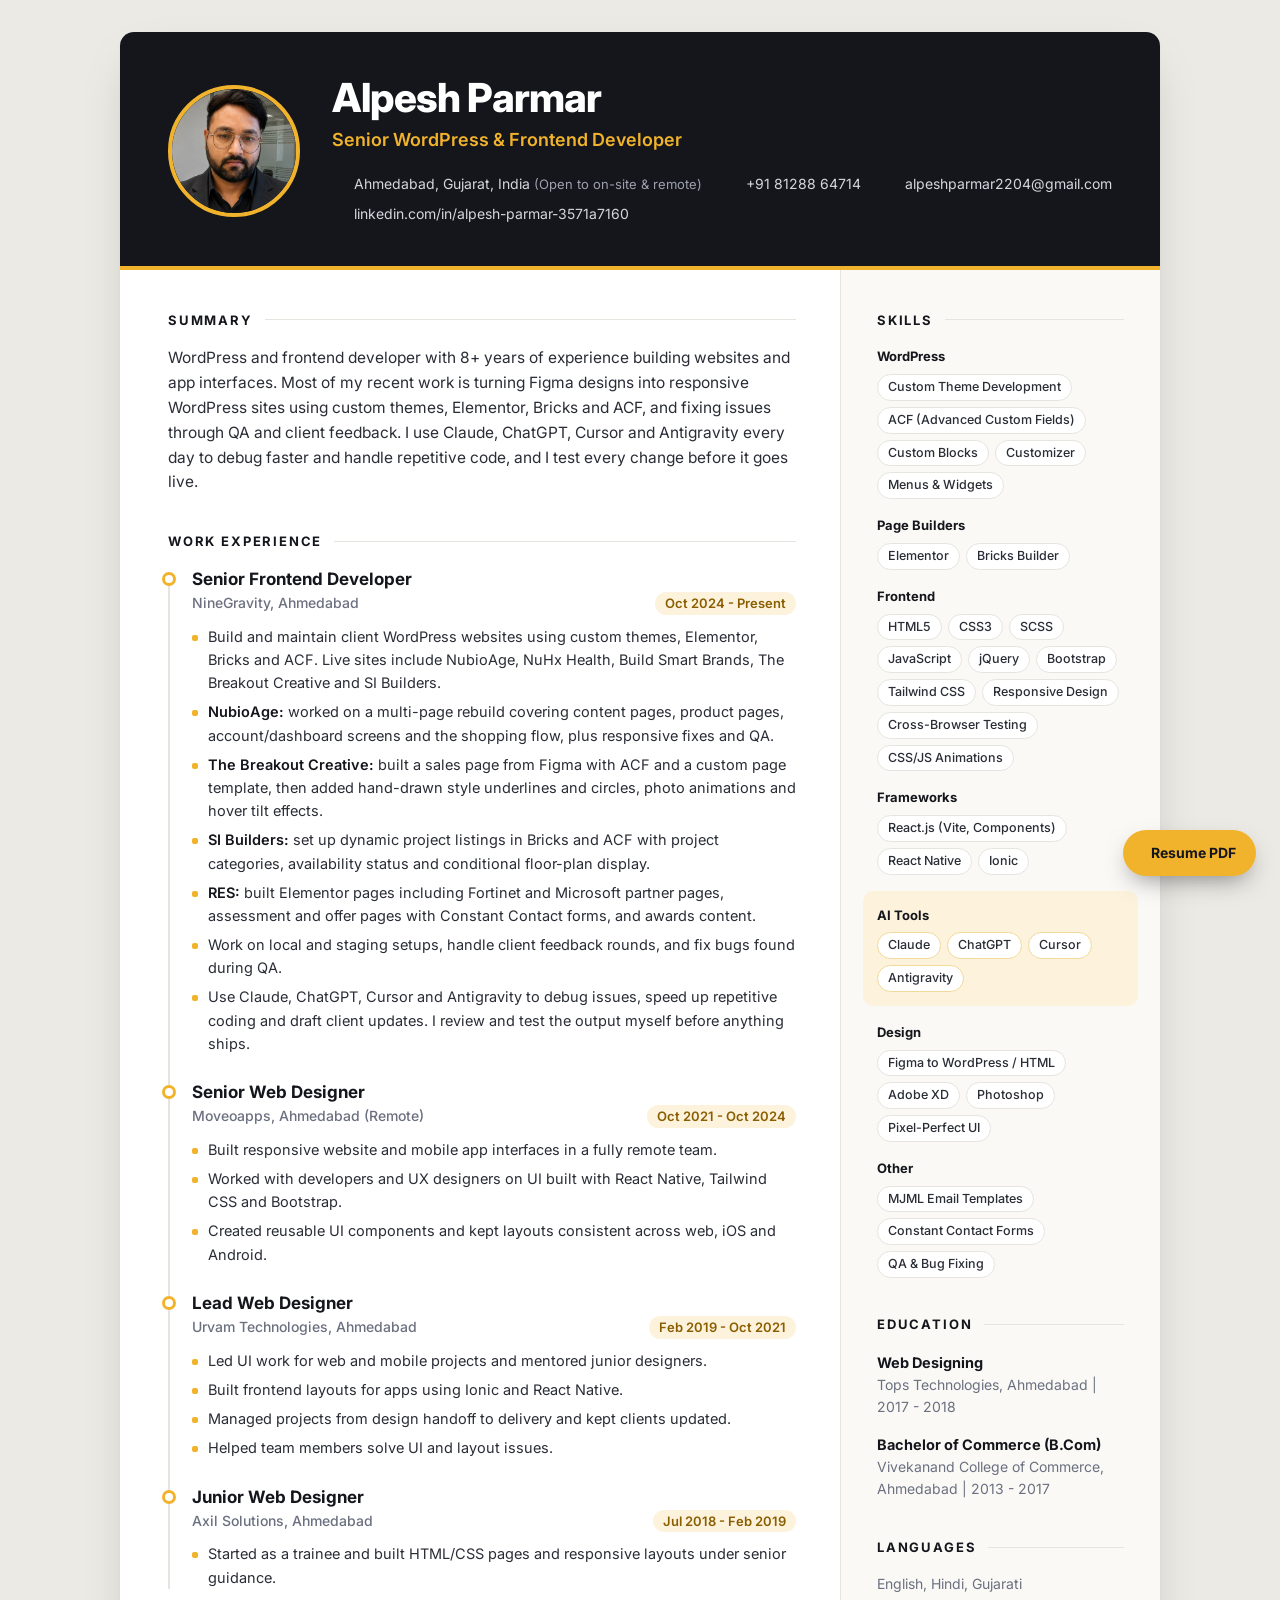
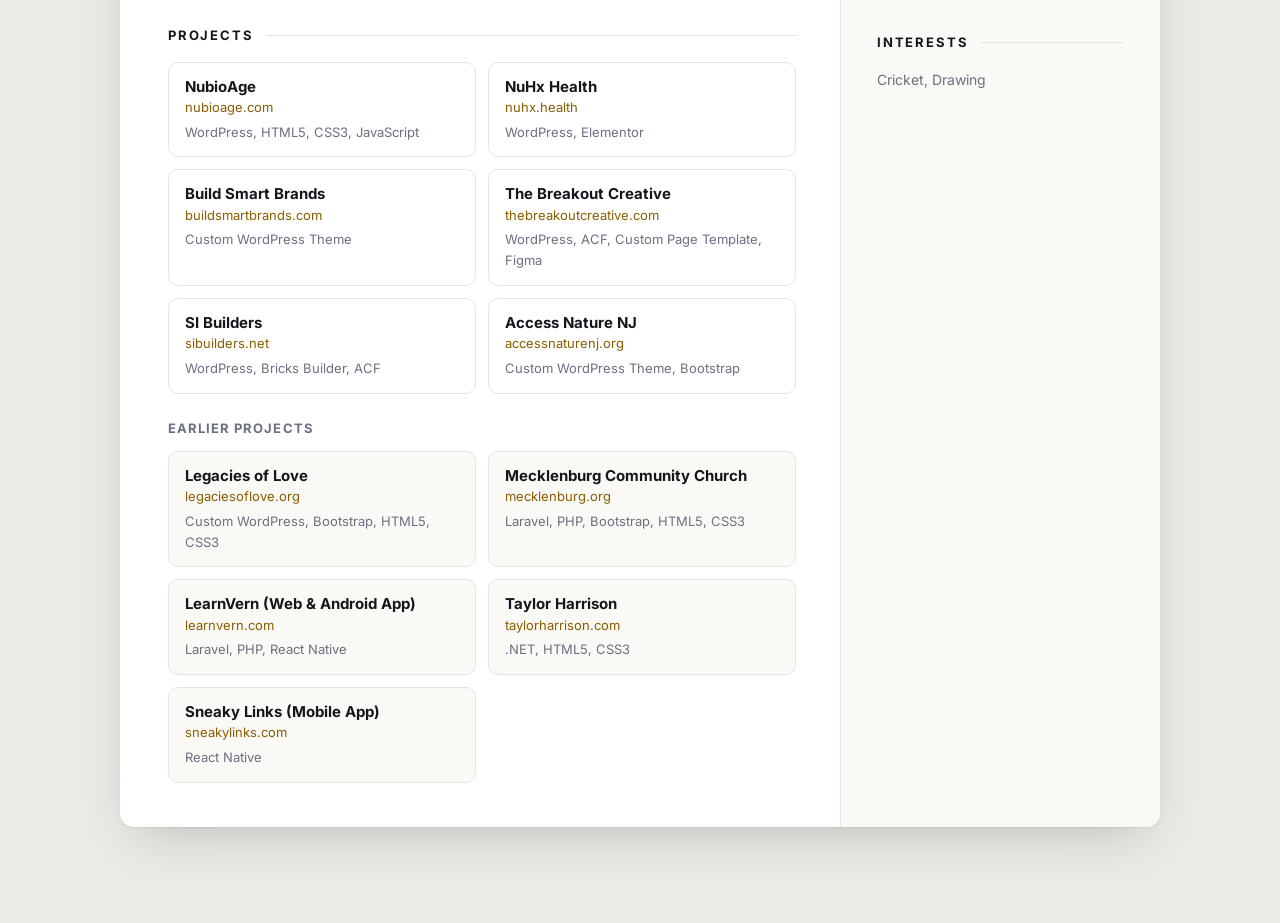
==== commit 46ad36d8: "Rename download button label to "Resume PDF" Co-Authored-By: Claude Opus 5.5 <noreply@anthropic.com>" ====
--- a/index.html
+++ b/index.html
@@ -29,7 +29,7 @@
 
 <body>
     <a class="pdf-btn" href="Alpesh_Parmar_Resume.pdf" download>
-        <i class="fas fa-download"></i> Download PDF
+        <i class="fas fa-download"></i> Resume PDF
     </a>
 
     <main class="page">
--- a/css/style.css
+++ b/css/style.css
@@ -176,25 +176,42 @@
 /* ---------- Experience ---------- */
 .job {
     position: relative;
-    padding-left: 22px;
+    padding-left: 24px;
     padding-bottom: 26px;
-    border-left: 2px solid var(--line);
 }
 
 .job:last-child {
     padding-bottom: 0;
 }
 
+/* Timeline dot: centred on the 2px line (line centre = 1px) and on the job title */
 .job::before {
     content: "";
     position: absolute;
-    top: 5px;
-    left: -7px;
-    width: 12px;
-    height: 12px;
+    z-index: 1;
+    top: 4px;
+    left: -6px;
+    box-sizing: border-box;
+    width: 14px;
+    height: 14px;
     border-radius: 50%;
     background: var(--paper);
     border: 3px solid var(--accent);
+}
+
+/* Timeline line: from this dot down to the next dot */
+.job::after {
+    content: "";
+    position: absolute;
+    top: 11px;
+    bottom: -15px;
+    left: 0;
+    width: 2px;
+    background: var(--line);
+}
+
+.job:last-child::after {
+    bottom: 0;
 }
 
 .job-head h3 {
--- a/css/print.css
+++ b/css/print.css
@@ -167,7 +167,8 @@
     border: 0;
 }
 
-.job::before {
+.job::before,
+.job::after {
     display: none;
 }
 
